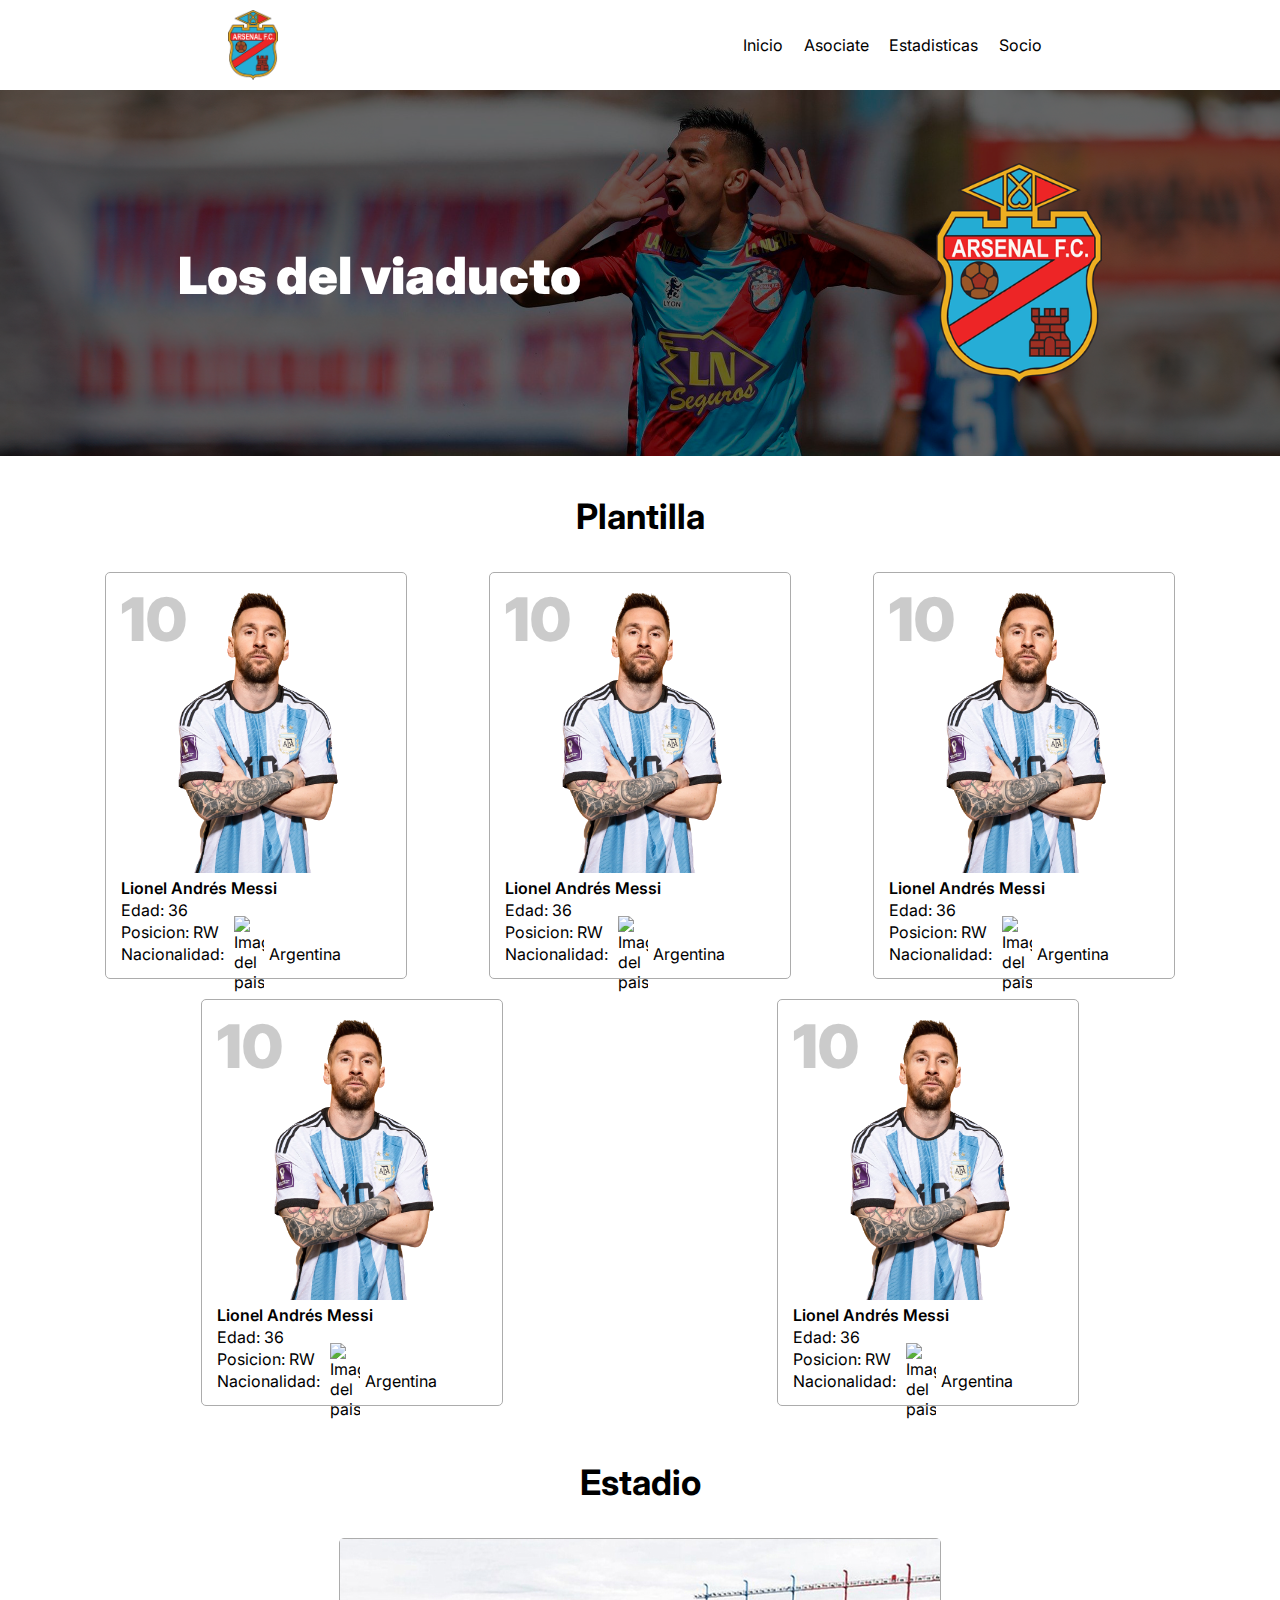
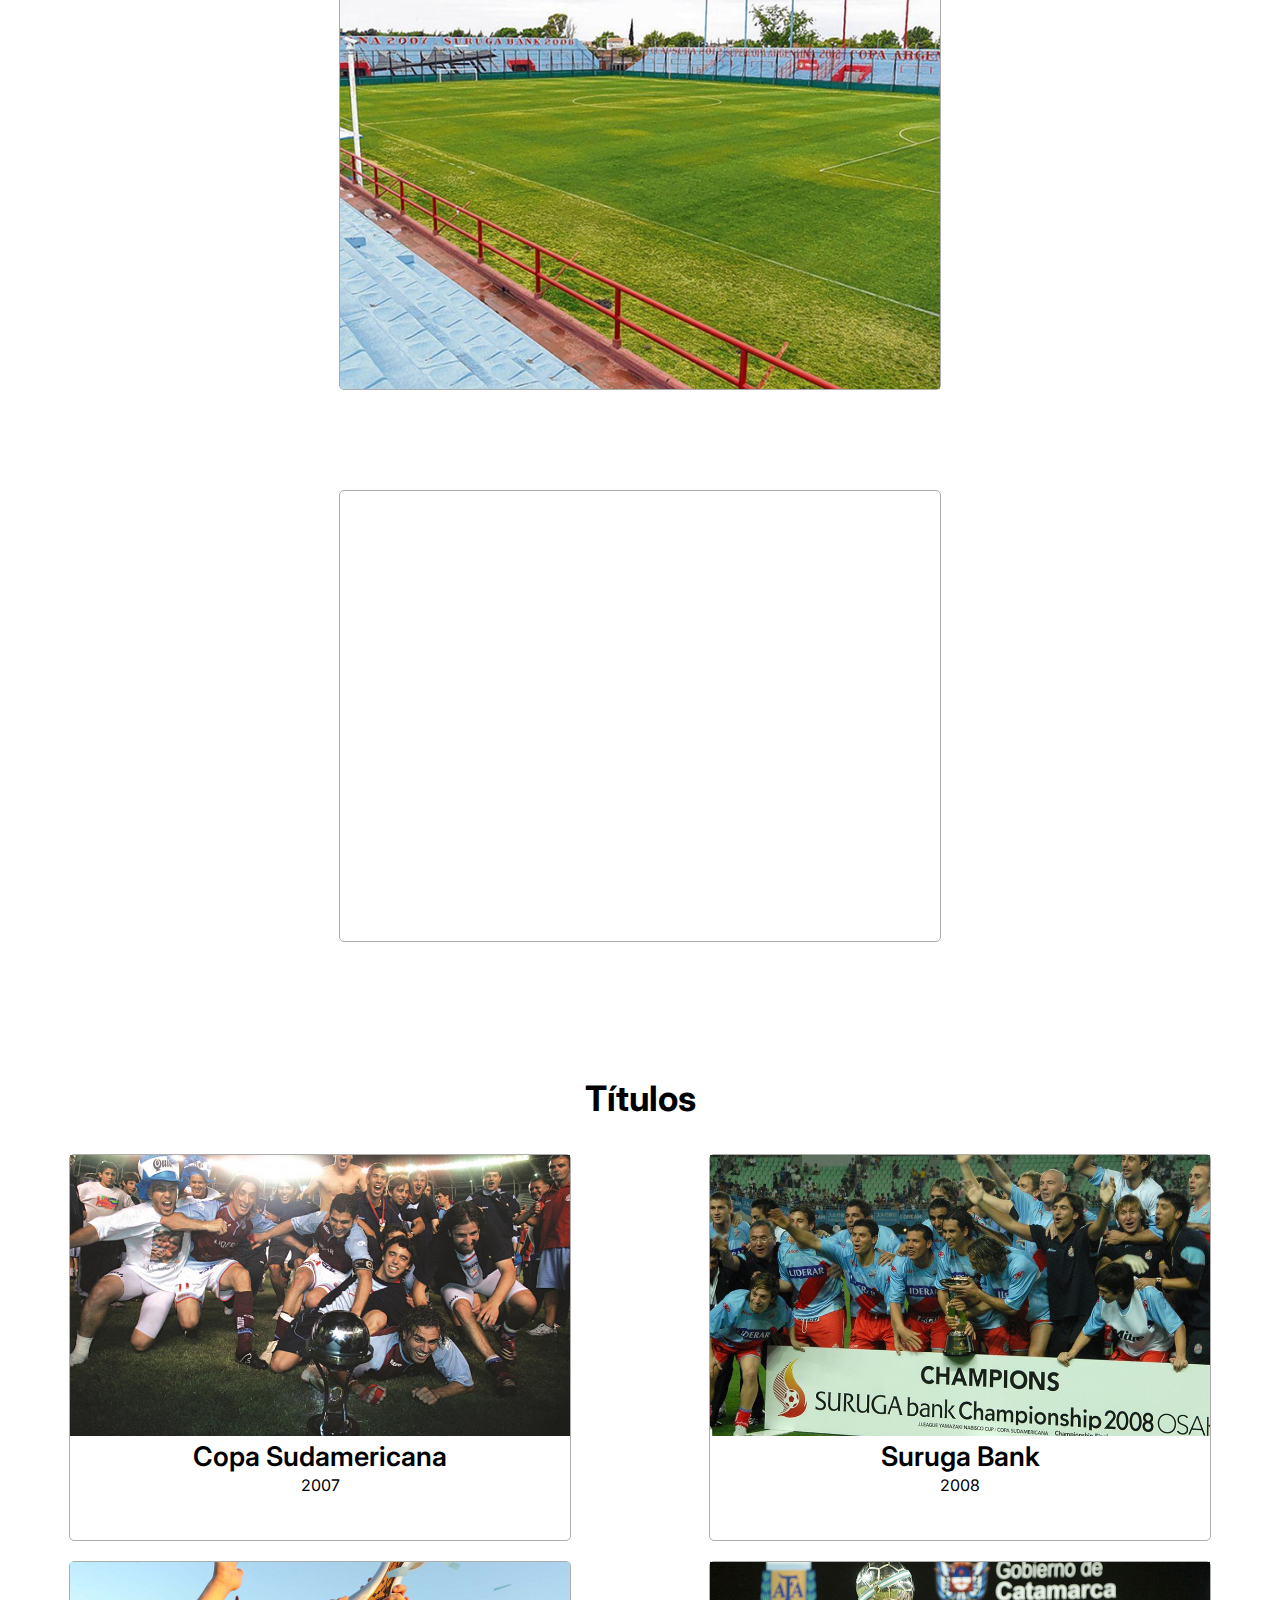
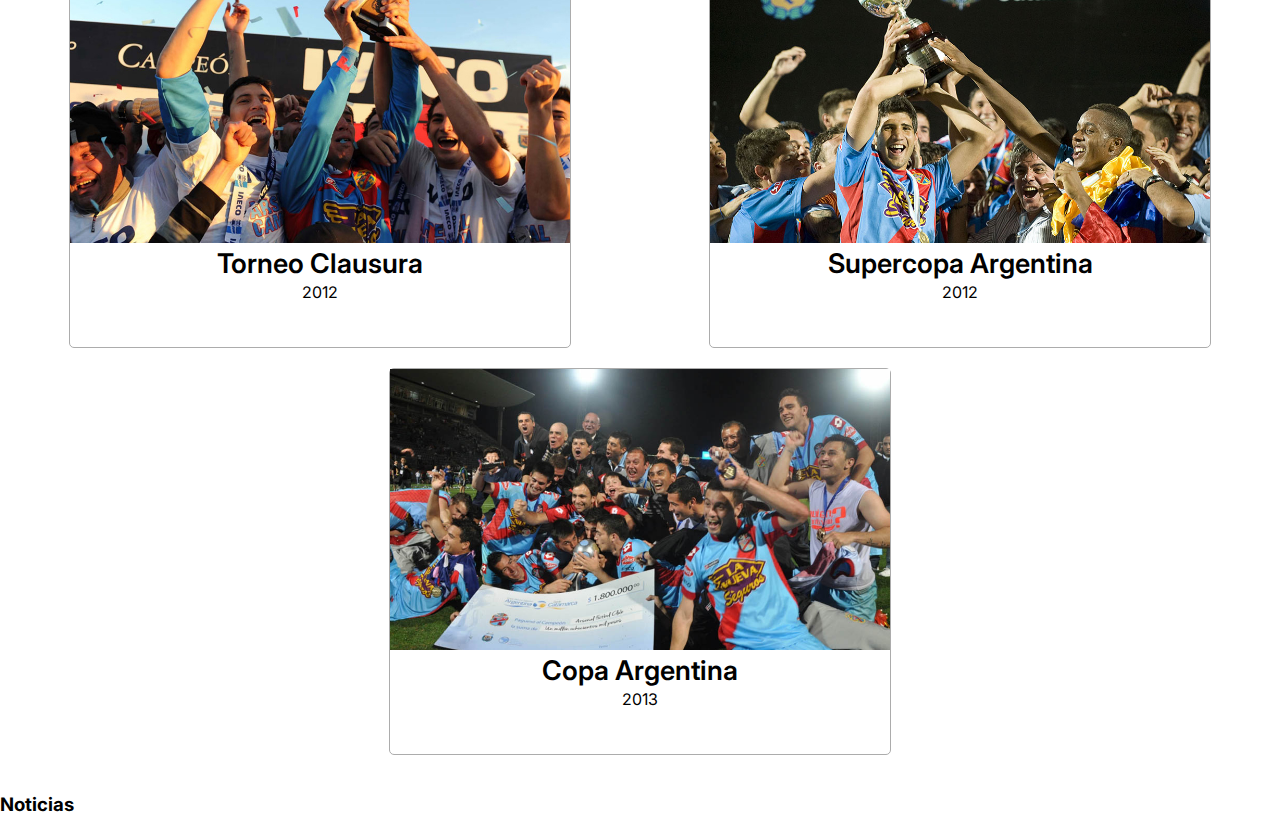
==== TPO/inicio/index.html @ 2780558b "Add files via upload" ====
<!DOCTYPE html>
<html lang="en">
<head>
    <meta charset="UTF-8">
    <meta name="viewport" content="width=device-width, initial-scale=1.0">
    <title>Arsenal de Sarandí</title>
    <link rel="stylesheet" href="style/styles.css">
    <link rel="stylesheet" href="style/responsive-design.css">
    <link rel="stylesheet" href="../shared-styles/navbar.css">
    <link rel="stylesheet" href="../shared-styles/footer.css">

    <link rel="icon" href="img/icon.png">
</head>
<body>

    <!-- Zona de barra de navegacion -->
    <header>
        <nav>
            <img src="img/logo.png" class="logo_mini" alt="Mini escudo">
            <div class="pagesRefContainer">
                <a href="index.html" class="pageRef">Inicio</a>
                <a href="contact.html" class="pageRef">Asociate</a>
                <a href="" class="pageRef">Estadisticas</a>
                <a href="" class="pageRef">Socio</a>
            </div>
        </nav>
    </header>
    
    <!-- Zona de Banner con lema y escudo -->
    <section class="bannerSection">
        <img src="./img/banner.png" class="banner" alt="Banner">
        <div class="bannerText">
            <h1 class="lemaText">Los del viaducto</h1>
            <img src="img/logo.png" class="logo" alt="Escudo">
        </div>
    </section>

    <!-- Zona de Plantilla con las cards de cada jugador -->
    <section class="squadSection">
        <h3 class="squadTitle">Plantilla</h3>
        <div class="playerCardDiv">
            <!-- Ejemplo de card de jugador -->
            <div class="playerCard">
                <div class="playerTop">
                    <h4 class="playerNumberBack">10</h4>
                    <img class="playerImage" src="./img/player.png" alt="Imagen de jugador">
                </div>
                <div class="playerBottom">
                    <p class="playerName">Lionel Andrés Messi</p>
                    <p class="playerAge">Edad: <span>36</span></p>
                    <p class="playerPosition">Posicion: <span>RW</span></p>
                    <div class="playerCountry">
                        Nacionalidad:
                        <div class="countryDiv">
                            <img class="miniCountry" src="https://www.worldometers.info/img/flags/ar-flag.gif" alt="Imagen del pais">
                            <p>Argentina</p>
                        </div>
                    </div>
                </div>
            </div>
            <div class="playerCard">
                <div class="playerTop">
                    <h4 class="playerNumberBack">10</h4>
                    <img class="playerImage" src="./img/player.png" alt="Imagen de jugador">
                </div>
                <div class="playerBottom">
                    <p class="playerName">Lionel Andrés Messi</p>
                    <p class="playerAge">Edad: <span>36</span></p>
                    <p class="playerPosition">Posicion: <span>RW</span></p>
                    <div class="playerCountry">
                        Nacionalidad:
                        <div class="countryDiv">
                            <img class="miniCountry" src="https://www.worldometers.info/img/flags/ar-flag.gif" alt="Imagen del pais">
                            <p>Argentina</p>
                        </div>
                    </div>
                </div>
            </div>
            <div class="playerCard">
                <div class="playerTop">
                    <h4 class="playerNumberBack">10</h4>
                    <img class="playerImage" src="./img/player.png" alt="Imagen de jugador">
                </div>
                <div class="playerBottom">
                    <p class="playerName">Lionel Andrés Messi</p>
                    <p class="playerAge">Edad: <span>36</span></p>
                    <p class="playerPosition">Posicion: <span>RW</span></p>
                    <div class="playerCountry">
                        Nacionalidad:
                        <div class="countryDiv">
                            <img class="miniCountry" src="https://www.worldometers.info/img/flags/ar-flag.gif" alt="Imagen del pais">
                            <p>Argentina</p>
                        </div>
                    </div>
                </div>
            </div>
            <div class="playerCard">
                <div class="playerTop">
                    <h4 class="playerNumberBack">10</h4>
                    <img class="playerImage" src="./img/player.png" alt="Imagen de jugador">
                </div>
                <div class="playerBottom">
                    <p class="playerName">Lionel Andrés Messi</p>
                    <p class="playerAge">Edad: <span>36</span></p>
                    <p class="playerPosition">Posicion: <span>RW</span></p>
                    <div class="playerCountry">
                        Nacionalidad:
                        <div class="countryDiv">
                            <img class="miniCountry" src="https://www.worldometers.info/img/flags/ar-flag.gif" alt="Imagen del pais">
                            <p>Argentina</p>
                        </div>
                    </div>
                </div>
            </div>
            <div class="playerCard">
                <div class="playerTop">
                    <h4 class="playerNumberBack">10</h4>
                    <img class="playerImage" src="./img/player.png" alt="Imagen de jugador">
                </div>
                <div class="playerBottom">
                    <p class="playerName">Lionel Andrés Messi</p>
                    <p class="playerAge">Edad: <span>36</span></p>
                    <p class="playerPosition">Posicion: <span>RW</span></p>
                    <div class="playerCountry">
                        Nacionalidad:
                        <div class="countryDiv">
                            <img class="miniCountry" src="https://www.worldometers.info/img/flags/ar-flag.gif" alt="Imagen del pais">
                            <p>Argentina</p>
                        </div>
                    </div>
                </div>
            </div>
        </div>
    </section>

    <!-- Zona del estadio con su imagen y texto -->
    <section class="stadiumSection">
        <h3 class="stadiumTitle">Estadio</h3>
        <div class="stadiumDiv">
            <div class="stadium">
                    <img class="stadiumImage" src="./img/stadium.jpg" alt="Imagen de jugador">
            </div>
            <div class="stadium">
                <iframe class="stadiumImage" src="https://www.google.com/maps/embed?pb=!1m18!1m12!1m3!1d44143.73333456883!2d-58.353369501717694!3d-34.67988359100506!2m3!1f0!2f0!3f0!3m2!1i1024!2i768!4f13.1!3m3!1m2!1s0x95a3331a54a154ed%3A0x64c54843946fa747!2sEstadio%20Julio%20Humberto%20Grondona!5e0!3m2!1ses-419!2sar!4v1694898797608!5m2!1ses-419!2sar" width="600" height="450" style="border:0;" allowfullscreen="" loading="lazy" referrerpolicy="no-referrer-when-downgrade"></iframe>
            </div>
        </div>
    </section>

    <!-- Zona de Títulos del equipo-->
    <section>
        <h3 class="trophyTittle">Títulos</h3>
        <div class="trophyDiv">
            <div class="trophy">
                <div class="trophyTop">
                    <img class="trophyImage" src="./img/trophy_0.jpg" alt="Imagen de la Sudamericana">
                </div>
                <div class="playerBottom">
                    <p class="trophyName">Copa Sudamericana</p>
                    <p class="trophyAge"> 2007</p>
                </div>
            </div>

            <div class="trophy">
                <div class="trophyTop">
                    <img class="trophyImage" src="./img/trophy_1.jpg" alt="Imagen de la Suruga Bank">
                </div>
                <div class="playerBottom">
                    <p class="trophyName">Suruga Bank</p>
                    <p class="trophyAge"> 2008</p>
                </div>
            </div>

            <div class="trophy">
                <div class="trophyTop">
                    <img class="trophyImage" src="./img/trophy_2.jpg" alt="Imagen del Torneo Clausura">
                </div>
                <div class="playerBottom">
                    <p class="trophyName">Torneo Clausura</p>
                    <p class="trophyAge"> 2012</p>
                </div>
            </div>

            <div class="trophy">
                <div class="trophyTop">
                    <img class="trophyImage" src="./img/trophy_3.jpg" alt="Imagen de la Supercopa Argentina">
                </div>
                <div class="playerBottom">
                    <p class="trophyName">Supercopa Argentina</p>
                    <p class="trophyAge"> 2012</p>
                </div>
            </div>

            <div class="trophy">
                <div class="trophyTop">
                    <img class="trophyImage" src="./img/trophy_4.jpg" alt="Imagen de la Copa Argentina">
                </div>
                <div class="playerBottom">
                    <p class="trophyName">Copa Argentina</p>
                    <p class="trophyAge"> 2013</p>
                </div>
            </div>
        </div>
    </section>

    <!-- Zona de Noticias del equipo con sus cards-->
        <section>
            <h3>Noticias</h3>
            <div>
                
            </div>
        </section>

    <!-- Zona de footer -->

    <footer>

    </footer>


    <script src="js/script.js"></script>
</body>
</html>
---- TPO/inicio/style/styles.css ----
@import url('https://fonts.googleapis.com/css2?family=Inter:wght@100;400;600;900&display=swap');

body {
    padding: 0;
    margin: 0;
    font-family: 'Inter', sans-serif;
}

a{
    text-decoration: none;
}

/* Presentacion section */

.bannerSection{
    position: relative;
    width: 100%;
}

.banner{
    filter: brightness(0.4);
    height: auto;
    width: 100%;
}

.logo{
    width: 13vw;
}

.bannerText{
    position: absolute;
    width: 100%;
    height: 100%;
    top: 0;
    display: flex;
    justify-content: space-around;
    align-items: center;
}

.lemaText{
    color: white;
    font-weight: 900;
    font-size: 4vw;
}

/* Plantilla section */

.squadSection{
    width: 90%;
    margin: auto;
}

.squadTitle{
    text-align: center;
    font-size: 35px;
}

.playerCardDiv{
    display: flex;
    justify-content: space-around;
    flex-wrap: wrap;
}

.playerCard{
    border: 1px solid rgb(172, 172, 172);
    border-radius: 5px;
    height: auto;
    width: 300px;
    margin-bottom: 20px;
}

.playerTop{
    position: relative;
    height: 300px;
    display: flex;
    justify-content: flex-start;   
}

.playerNumberBack{
    font-size: 60px;
    opacity: 0.2;
    top: 10px;
    left: 15px;
    margin: 0px;
    font-weight: 900;
    position: absolute;
}

.playerImage{
    position: absolute;
    width: 300px;
    top: 0px;
}

.playerBottom{
    width: 90%;
    margin: auto;
    height: 100px;
}

.playerName{
    font-weight: 600;
    margin-top: 5px;
    margin-bottom: 2px;
}

.playerAge{
    margin: 0px;
    margin-bottom: 2px;
}

.playerPosition{
    margin: 0px;
}

.miniCountry{
    width: 30px;
    margin-right: 5px;
}

.countryDiv{
    display: flex;
    align-items: center;
    margin-left: 10px;
    height: 35px;
}

.playerCountry{
    display: flex;
    align-items: center;
    height: 25px;
}

/* Estadio section */
.stadiumSection{
    width: 90%;
    margin: auto;
}

.stadiumTitle{
    text-align: center;
    font-size: 35px;
}

.stadiumDiv{
    flex-basis: 50%;
    display: flex;
    justify-content: space-around;
    flex-wrap: wrap;

    min-width: 300px;
}

.stadium{
    border: 1px solid rgb(172, 172, 172);
    border-radius: 5px;
    width: 600px;
    height: 450px;

    min-width: 300px;
    position: relative;
    display: flex;
    justify-content: flex-start;   

    margin-bottom: 100px;
}

.stadiumImage{
    max-width: 100%;
    height: auto;
}


.trophyDiv{
    display: flex;
    justify-content: space-around;
    flex-wrap: wrap;
}

.trophy{
    border: 1px solid rgb(172, 172, 172);
    border-radius: 5px;
    height: auto;
    width: 500px;
    margin-bottom: 20px;
}

.trophyImage{
    position: absolute;
    width: 500px;
    top: 0px;

    max-width: 100%;
    height: auto;
}

.trophyBottom{
    width: 90%;
    margin: auto;
    height: 100px;
}

.trophyName{
    font-weight: 600;
    font-size: 27px;
    margin-top: 5px;
    margin-bottom: 2px;
    text-align: center;
}

.trophyAge{
    margin: 0px;
    text-align: center;
}

.trophyTop{
    position: relative;
    height: 280px;
    display: flex;
    justify-content: flex-start;   
}
.trophyTittle{
    text-align: center;
    font-size: 35px;
}
---- TPO/shared-styles/navbar.css ----
/* Navbar */

nav{
    display: flex;
    justify-content: space-around;
    align-items: center;
    height: 90px;
}

.logo_mini{
    width: 50px;
    height: 70px;
}

.pagesRefContainer{
    width: 20rem;
    display: flex;
    justify-content: space-around;
    align-items: center;
}

.pageRef{
    color: black;
    position: relative;
    text-decoration: none;
}

.pageRef::before {
    content: "";
    position: absolute;
    width: 0;
    height: 2px;
    background-color: black;
    bottom: -3px;
    left: 0;
    transition: width 0.3s ease;
}

.pageRef:hover::before {
    width: 100%;
}
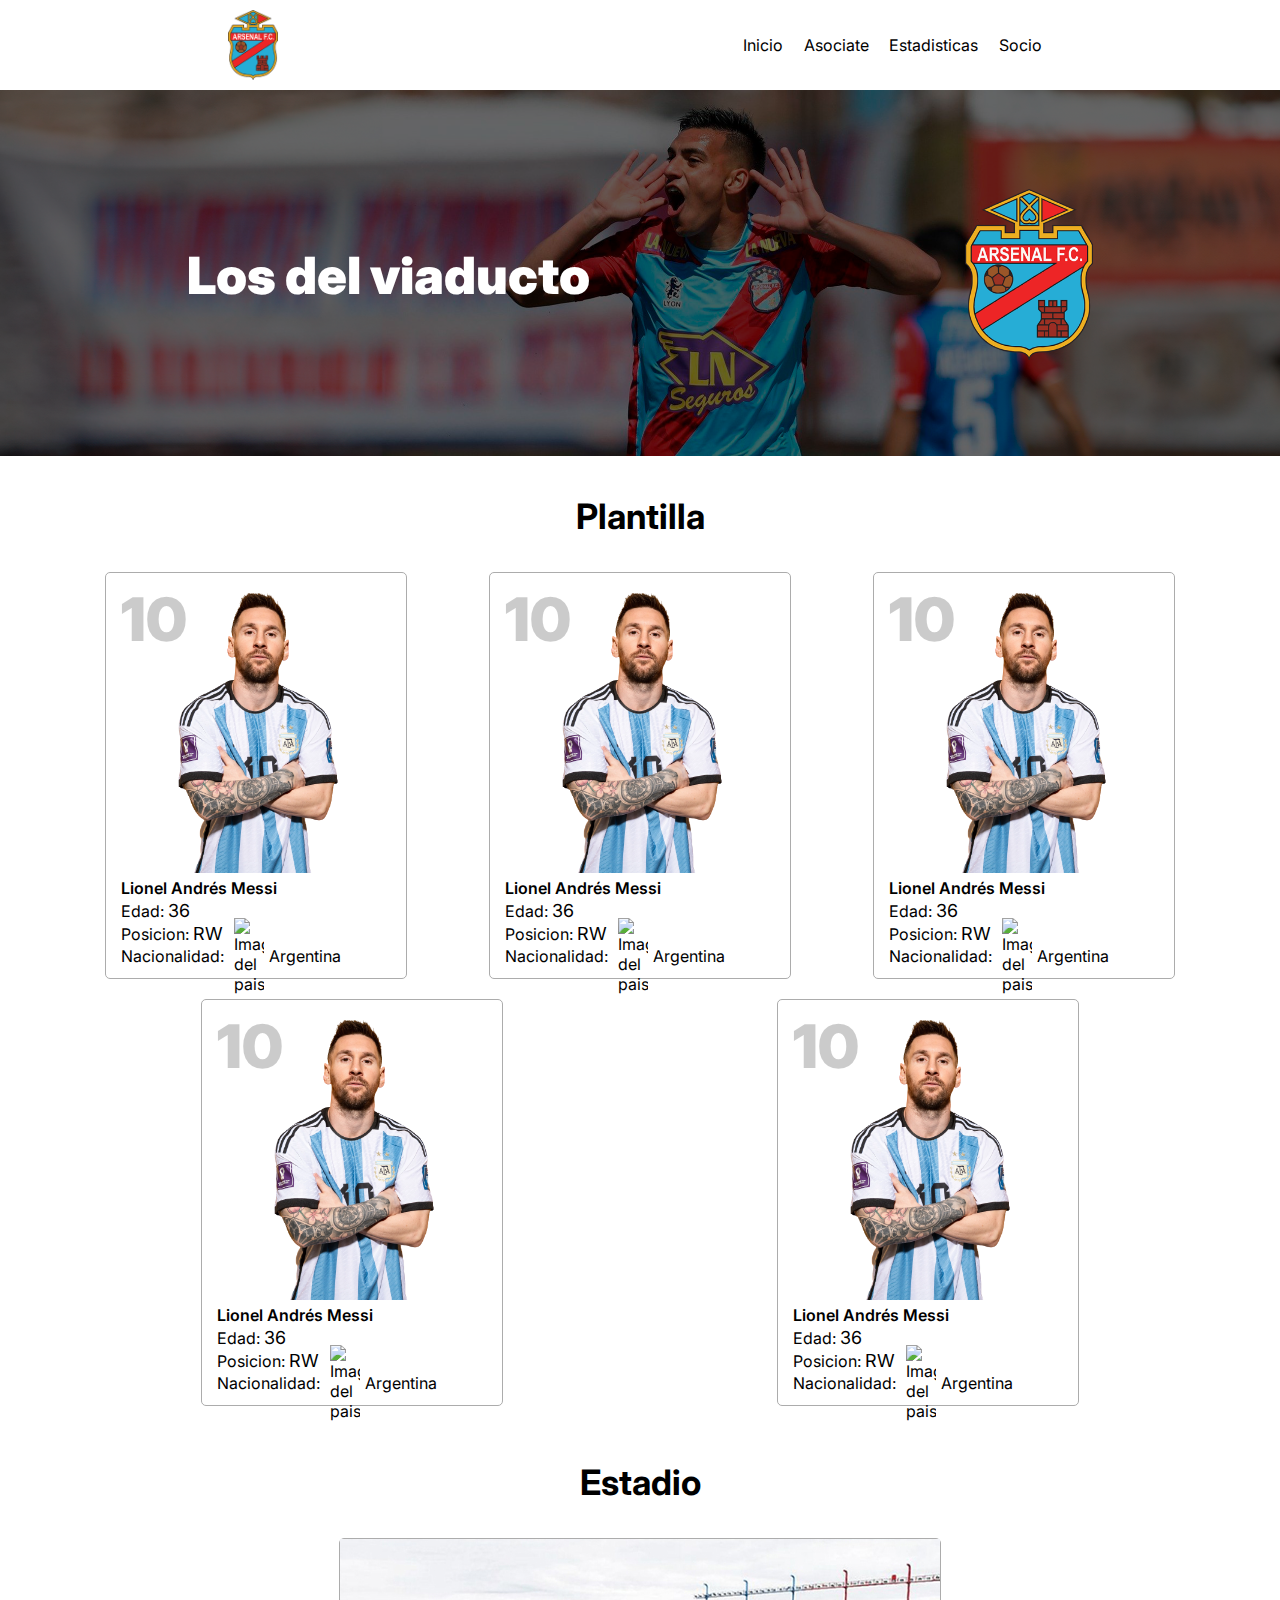
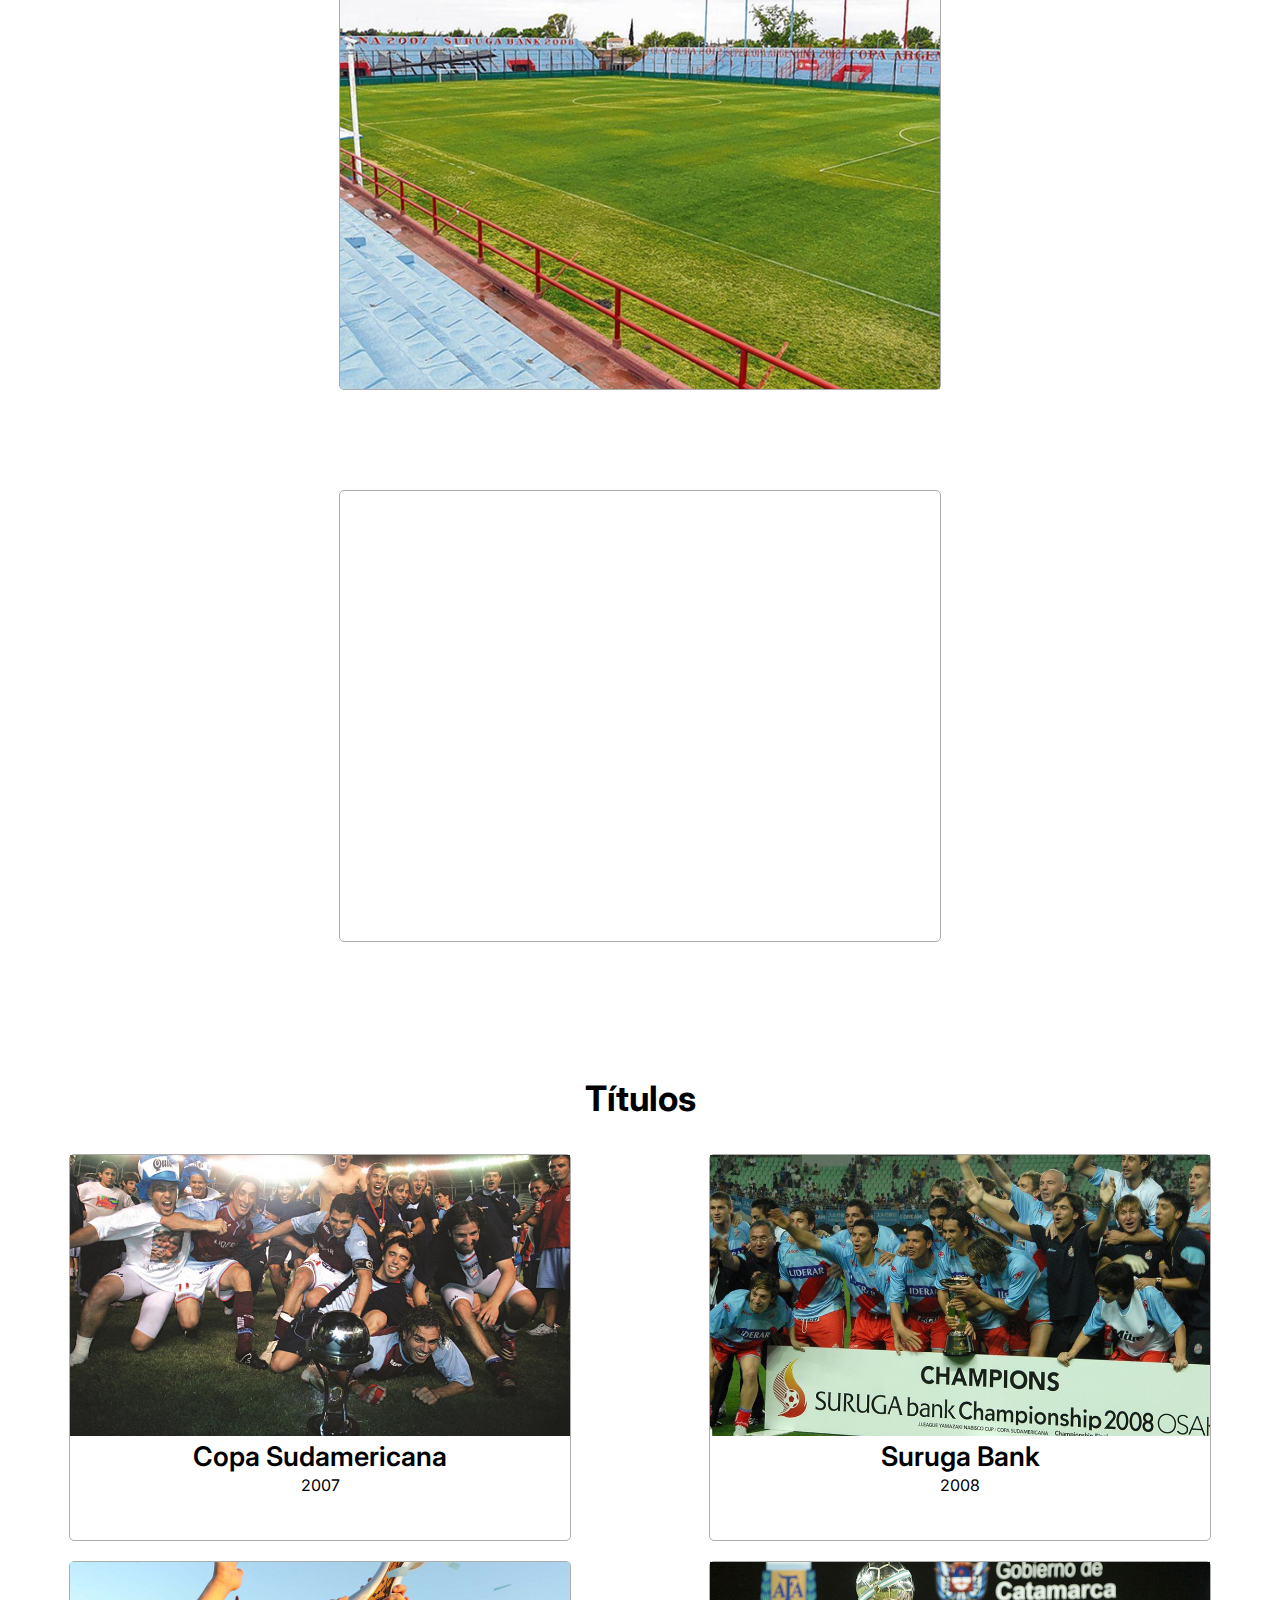
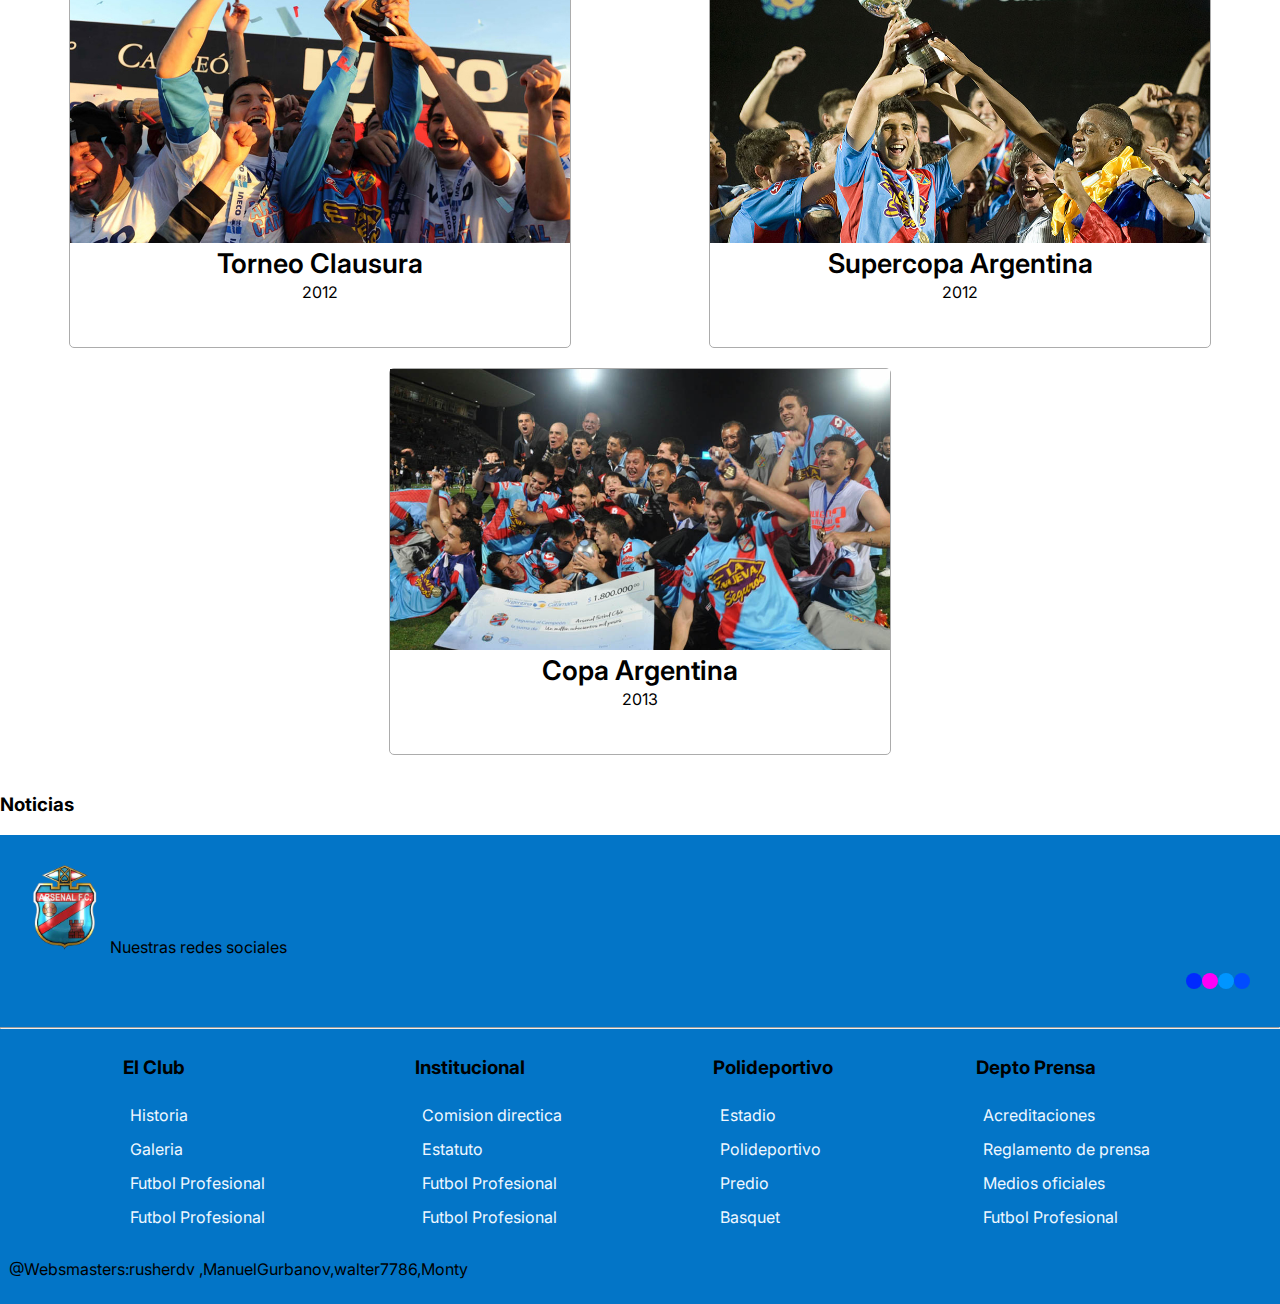
==== commit 56f2beef: "seguimos" ====
--- a/TPO/inicio/index.html
+++ b/TPO/inicio/index.html
@@ -8,7 +8,7 @@
     <link rel="stylesheet" href="style/responsive-design.css">
     <link rel="stylesheet" href="../shared-styles/navbar.css">
     <link rel="stylesheet" href="../shared-styles/footer.css">
-
+    <link rel="stylesheet" href="https://cdnjs.cloudflare.com/ajax/libs/font-awesome/6.4.2/css/all.min.css" integrity="sha512-z3gLpd7yknf1YoNbCzqRKc4qyor8gaKU1qmn+CShxbuBusANI9QpRohGBreCFkKxLhei6S9CQXFEbbKuqLg0DA==" crossorigin="anonymous" referrerpolicy="no-referrer" />
     <link rel="icon" href="img/icon.png">
 </head>
 <body>
@@ -212,7 +212,57 @@
 
     <!-- Zona de footer -->
 
-    <footer>
+    <footer class="pie">
+        <div class="header">
+            <div class="disposicion">
+               <img src="img/logo2x.png" class="logo2x" alt=""> 
+               <p>Nuestras redes sociales</p>
+            </div>
+            <div class="redes">
+            <span class="fb"><i class="fa-brands fa-facebook"></i></span>
+            <span class="in"><i class="fa-brands fa-instagram"></i></span>
+            <span class="tw"><i class="fa-brands fa-twitter"></i></span>
+            <span class="li"><i class="fa-brands fa-linkedin"></i></span>
+            </div>
+            
+        </div>
+        <hr>
+        <div class="section">
+           
+             <div>
+              <h3>El Club</h3>  
+              <a href="#">Historia</a>
+              <a href="#">Galeria</a>
+              <a href="#">Futbol Profesional</a>
+              <a href="#">Futbol Profesional</a>
+            </div>
+            <div>
+                <h3>Institucional</h3>  
+                <a href="#">Comision directica</a>
+                <a href="#">Estatuto</a>
+                <a href="#">Futbol Profesional</a>
+                <a href="#">Futbol Profesional</a>
+              </div>
+              <div>
+                <h3>Polideportivo</h3>  
+                <a href="#">Estadio</a>
+                <a href="#">Polideportivo</a>
+                <a href="#">Predio</a>
+                <a href="#">Basquet</a>
+              </div>
+              <div>
+                <h3>Depto Prensa</h3>  
+                <a href="#">Acreditaciones</a>
+                <a href="#">Reglamento de prensa</a>
+                <a href="#">Medios oficiales</a>
+                <a href="#">Futbol Profesional</a>
+              </div>
+              
+        </div>
+
+    <div class="devs">
+                <p>@Websmasters:rusherdv ,ManuelGurbanov,walter7786,Monty</p>
+     </div>
 
     </footer>
 
--- a/TPO/inicio/style/styles.css
+++ b/TPO/inicio/style/styles.css
@@ -13,7 +13,7 @@
 /* Presentacion section */
 
 .bannerSection{
-    position: relative;
+    position:relative;
     width: 100%;
 }
 
@@ -24,7 +24,7 @@
 }
 
 .logo{
-    width: 13vw;
+    width: 10vw;
 }
 
 .bannerText{
--- a/TPO/shared-styles/footer.css
+++ b/TPO/shared-styles/footer.css
@@ -0,0 +1,75 @@
+/* footer */
+
+.pie {
+    background-color: rgb(3, 117, 199);
+
+}
+
+.header {
+
+    padding: 30px;
+    
+    
+}
+
+.disposicion {
+    display:flex;
+    justify-content:left;
+    align-items:baseline;
+    gap: 10px;
+}
+
+.redes {
+    display:flex;
+    justify-content:end;
+}
+
+.logo2x {
+    justify-content:first baseline;
+    width: 70px;
+}
+span {
+    font-size:large;
+
+}
+.fb {
+    background-color: rgb(0, 42, 255);
+    padding: 8px ;
+    border-radius: 50px;
+    color: aliceblue;
+    
+}
+.in {
+    background-color: rgb(255, 0, 247);
+    padding: 8px ;
+    border-radius: 50px ;
+    color: aliceblue;
+}
+.tw {
+    background-color: rgb(0, 149, 255);
+    padding: 8px ;
+    border-radius: 50px;
+    color: aliceblue;
+}
+.li {
+    background-color: rgb(0, 76, 255);
+    padding: 8px ;
+    border-radius: 50px;
+    color: aliceblue;
+}
+.section {
+    display:flex;
+    justify-content:space-evenly;
+    gap: 20px;
+}
+.section div {
+    display: flex;
+    flex-direction: column;
+}
+a {
+    color: aliceblue;
+    padding: 7px;
+}
+.devs {
+    padding: 9px;
+}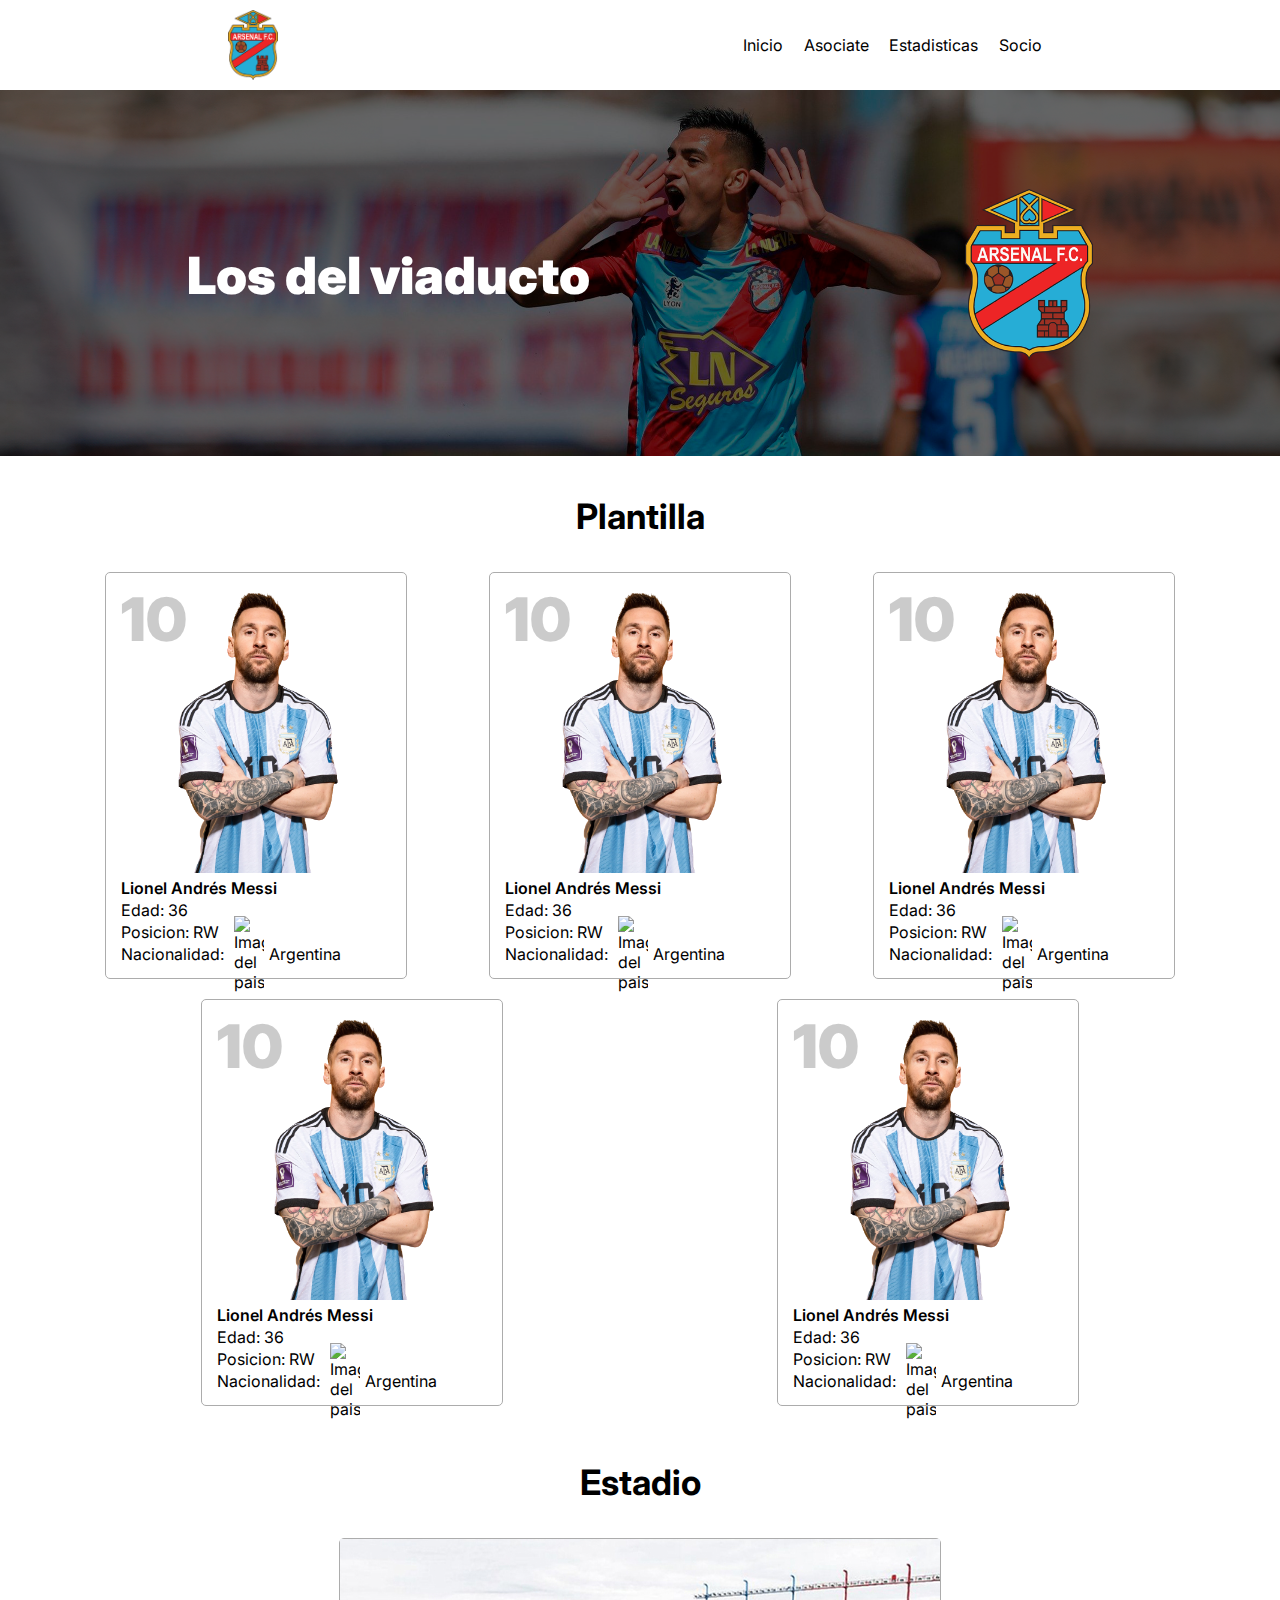
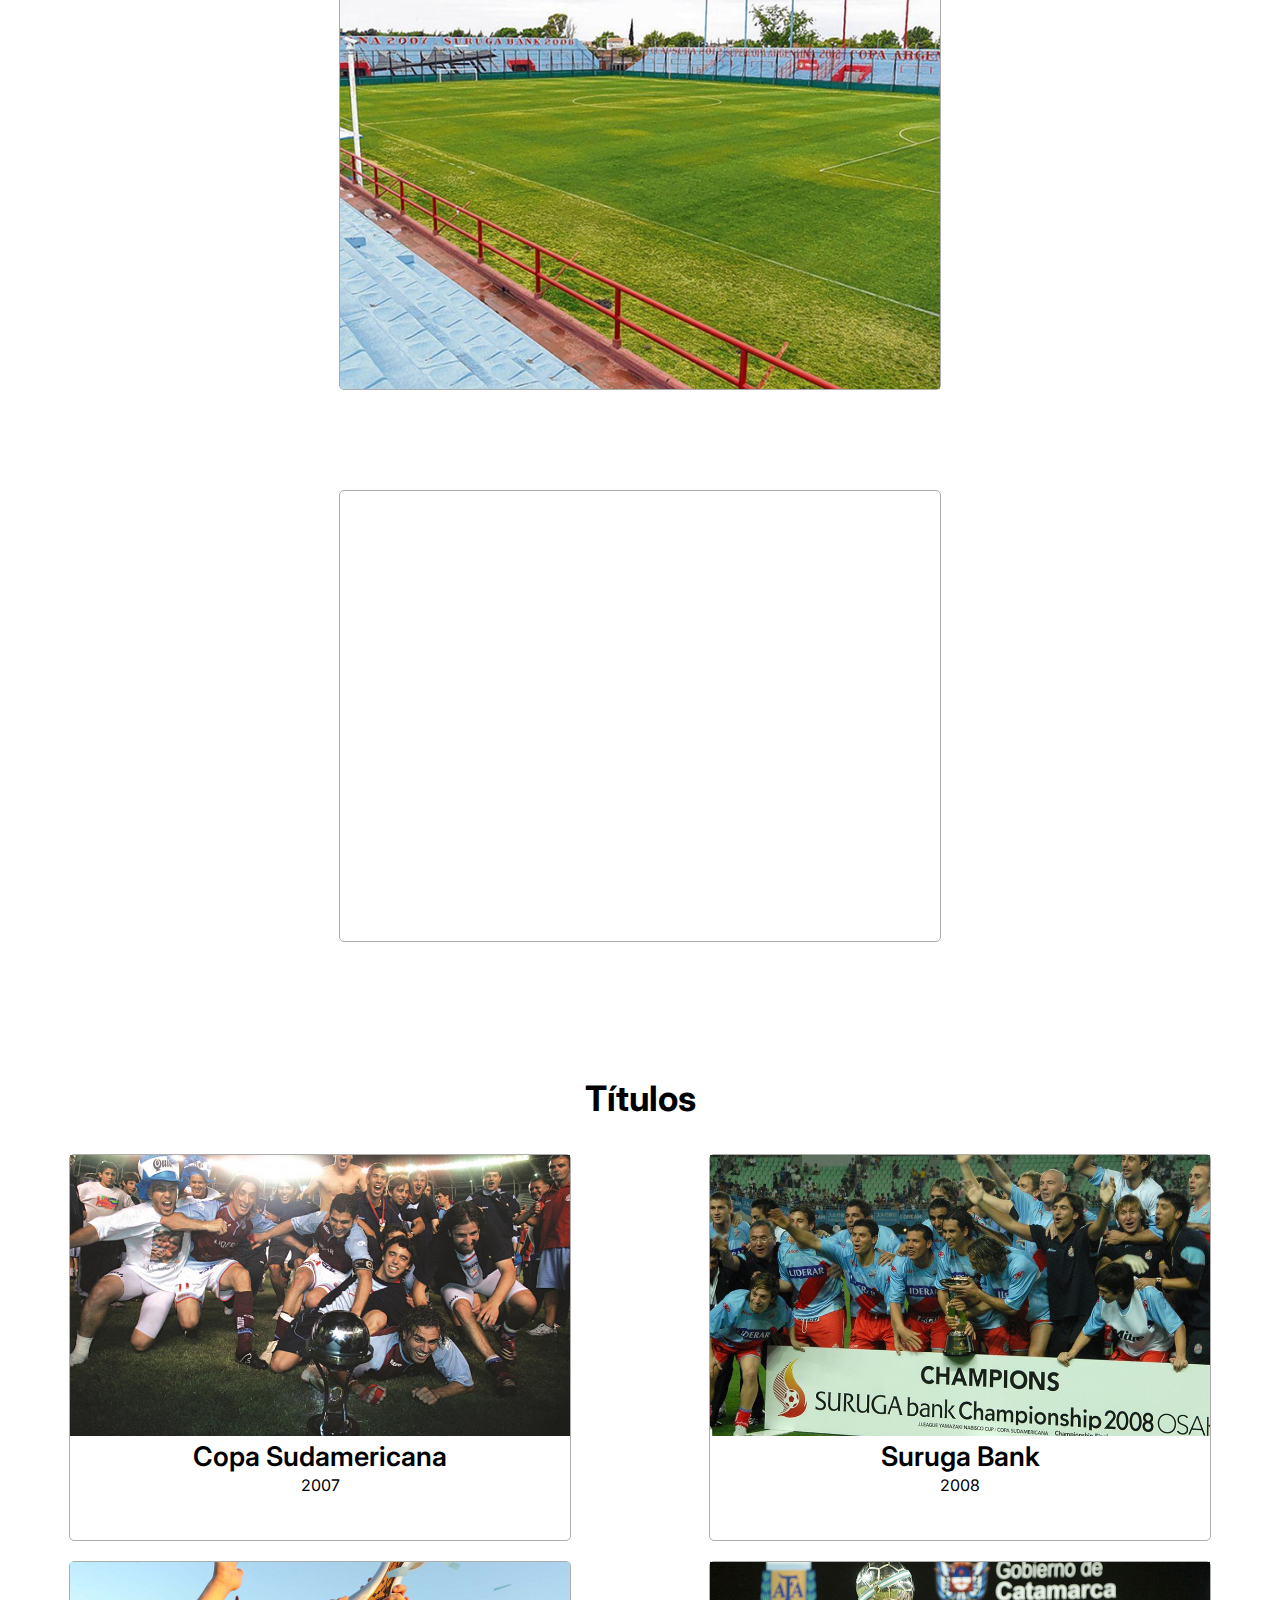
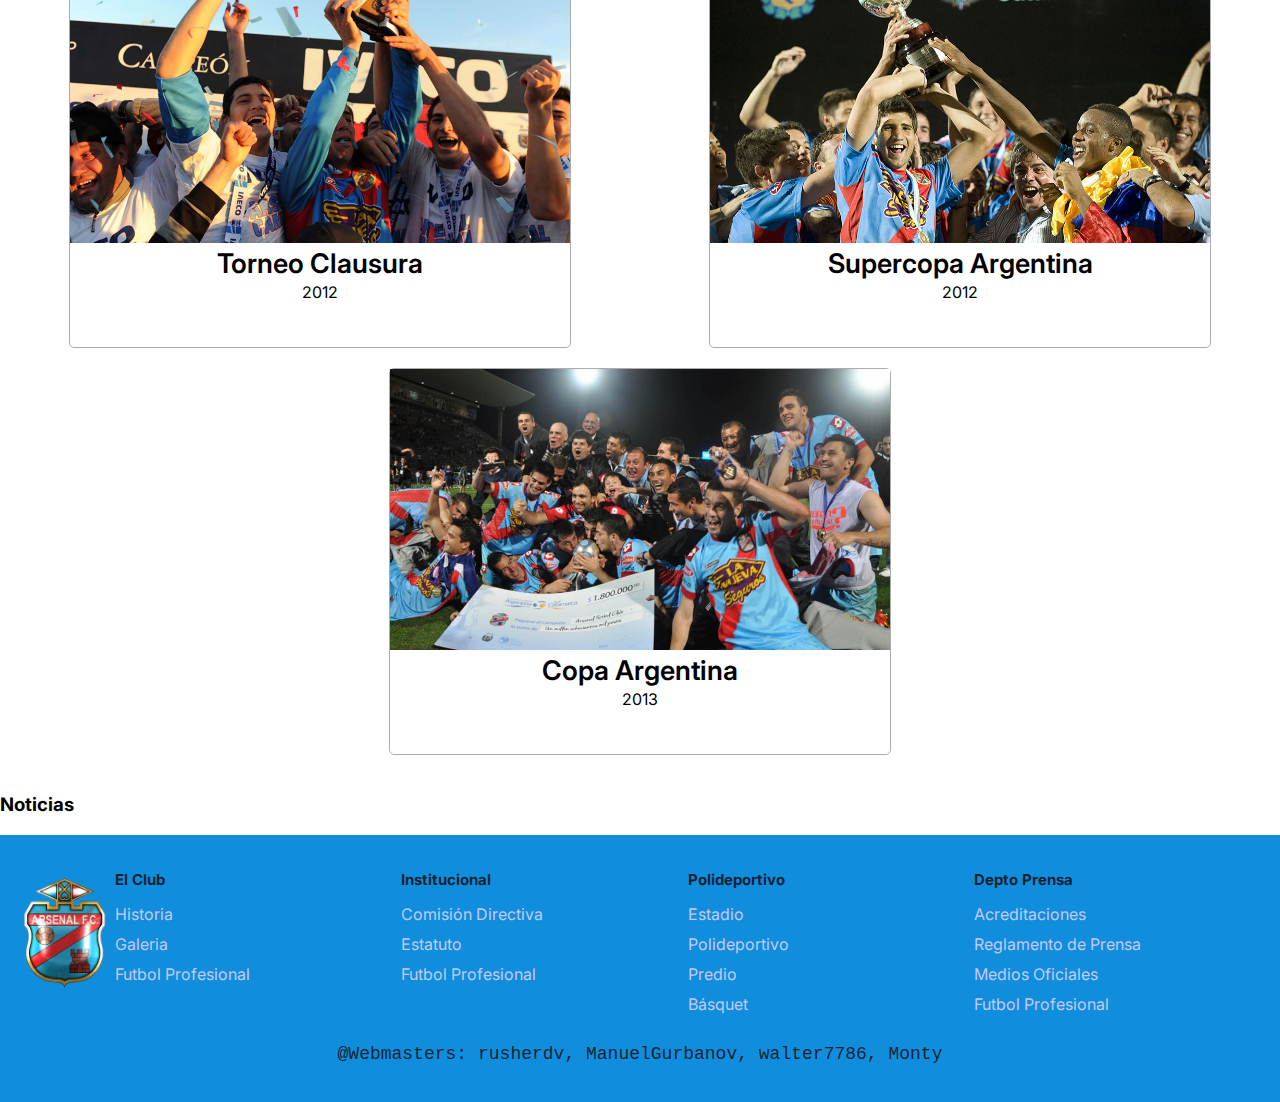
==== commit 8031debb: "21 de Sept" ====
--- a/TPO/inicio/index.html
+++ b/TPO/inicio/index.html
@@ -211,60 +211,52 @@
         </section>
 
     <!-- Zona de footer -->
-
-    <footer class="pie">
-        <div class="header">
-            <div class="disposicion">
-               <img src="img/logo2x.png" class="logo2x" alt=""> 
-               <p>Nuestras redes sociales</p>
-            </div>
-            <div class="redes">
-            <span class="fb"><i class="fa-brands fa-facebook"></i></span>
-            <span class="in"><i class="fa-brands fa-instagram"></i></span>
-            <span class="tw"><i class="fa-brands fa-twitter"></i></span>
-            <span class="li"><i class="fa-brands fa-linkedin"></i></span>
-            </div>
-            
-        </div>
-        <hr>
-        <div class="section">
-           
-             <div>
-              <h3>El Club</h3>  
+    <footer>
+        <div class="footer-container">
+            <div class="logo-section">
+              <img src="img/logo2x.png" class="minilogo2x" alt="Logo">
+              <div class="social-icons">
+                <span class="social-icon fb"><i class="fa-brands fa-facebook"></i></span>
+                <span class="social-icon in"><i class="fa-brands fa-instagram"></i></span>
+                <span class="social-icon tw"><i class="fa-brands fa-twitter"></i></span>
+                <span class="social-icon li"><i class="fa-brands fa-linkedin"></i></span>
+              </div>
+            </div>
+         
+          <div class="navigation-section">
+            <div class="footer-column">
+              <h3>El Club</h3>
               <a href="#">Historia</a>
               <a href="#">Galeria</a>
               <a href="#">Futbol Profesional</a>
+            </div>
+            <div class="footer-column">
+              <h3>Institucional</h3>
+              <a href="#">Comisión Directiva</a>
+              <a href="#">Estatuto</a>
               <a href="#">Futbol Profesional</a>
             </div>
-            <div>
-                <h3>Institucional</h3>  
-                <a href="#">Comision directica</a>
-                <a href="#">Estatuto</a>
-                <a href="#">Futbol Profesional</a>
-                <a href="#">Futbol Profesional</a>
-              </div>
-              <div>
-                <h3>Polideportivo</h3>  
-                <a href="#">Estadio</a>
-                <a href="#">Polideportivo</a>
-                <a href="#">Predio</a>
-                <a href="#">Basquet</a>
-              </div>
-              <div>
-                <h3>Depto Prensa</h3>  
-                <a href="#">Acreditaciones</a>
-                <a href="#">Reglamento de prensa</a>
-                <a href="#">Medios oficiales</a>
-                <a href="#">Futbol Profesional</a>
-              </div>
-              
-        </div>
-
-    <div class="devs">
-                <p>@Websmasters:rusherdv ,ManuelGurbanov,walter7786,Monty</p>
-     </div>
-
-    </footer>
+            <div class="footer-column">
+              <h3>Polideportivo</h3>
+              <a href="#">Estadio</a>
+              <a href="#">Polideportivo</a>
+              <a href="#">Predio</a>
+              <a href="#">Básquet</a>
+            </div>
+            <div class="footer-column">
+              <h3>Depto Prensa</h3>
+              <a href="#">Acreditaciones</a>
+              <a href="#">Reglamento de Prensa</a>
+              <a href="#">Medios Oficiales</a>
+              <a href="#">Futbol Profesional</a>
+            </div>
+          </div>
+        </div>
+      
+        <div class="developers-section">
+          <p>@Webmasters: rusherdv, ManuelGurbanov, walter7786, Monty</p>
+        </div>
+      </footer>
 
 
     <script src="js/script.js"></script>
--- a/TPO/shared-styles/footer.css
+++ b/TPO/shared-styles/footer.css
@@ -1,75 +1,95 @@
-/* footer */
-
-.pie {
-    background-color: rgb(3, 117, 199);
-
-}
-
-.header {
-
-    padding: 30px;
-    
-    
-}
-
-.disposicion {
-    display:flex;
-    justify-content:left;
-    align-items:baseline;
-    gap: 10px;
-}
-
-.redes {
-    display:flex;
-    justify-content:end;
-}
-
-.logo2x {
-    justify-content:first baseline;
-    width: 70px;
-}
-span {
-    font-size:large;
-
-}
-.fb {
-    background-color: rgb(0, 42, 255);
-    padding: 8px ;
-    border-radius: 50px;
-    color: aliceblue;
-    
-}
-.in {
-    background-color: rgb(255, 0, 247);
-    padding: 8px ;
-    border-radius: 50px ;
-    color: aliceblue;
-}
-.tw {
-    background-color: rgb(0, 149, 255);
-    padding: 8px ;
-    border-radius: 50px;
-    color: aliceblue;
-}
-.li {
-    background-color: rgb(0, 76, 255);
-    padding: 8px ;
-    border-radius: 50px;
-    color: aliceblue;
-}
-.section {
-    display:flex;
-    justify-content:space-evenly;
-    gap: 20px;
-}
-.section div {
+/* Zona */
+footer {
+    background-color: #108ddb; 
+    color: hsla(0, 70%, 4%, 0.794); 
+    padding: 20px 0;
+  }
+  
+  /* Container */
+  .footer-container {
     display: flex;
-    flex-direction: column;
-}
-a {
-    color: aliceblue;
-    padding: 7px;
-}
-.devs {
-    padding: 9px;
-}+    justify-content: space-between;
+    align-items: center;
+    flex-wrap: wrap;
+    max-width: 1500px; /* Ancho max del contenedor */
+    margin: 0 auto; /* Centra el contenido horizontalmente */
+    padding: 0 20px;
+  }
+  
+  /* logotipo y los íconos */
+  .logo-section {
+    display:flow-root;
+    align-items:self-start;
+    margin-bottom: 5px; /* espacio entre la sección del logotipo y la navegación */
+  }
+  
+  .minilogo2x {
+    width: 90px; 
+    height: auto;
+  }
+  /*  icono de Face */
+.social-icon.fb {
+    color: hsl(232, 100%, 52%); 
+  }
+  
+  /*  icono de inst*/
+  .social-icon.in {
+    color: #a418a6; 
+  }
+  
+  /*  icono de X */
+  .social-icon.tw {
+    color: #07c8e6; 
+  }
+  
+  /*  linke */
+  .social-icon.li {
+    color: rgba(3, 63, 244, 0.995); 
+  }
+  
+  .social-icons {
+    margin-left: -5px; /* Espacio entre el logo y los íconos */
+    font-size: 25px; /* Tamaño de los íconos*/
+    margin-right: 100px; /* Espacio entre los íconos */
+  }
+  
+  /*  navegación */
+  .navigation-section {
+    display: flex;
+    justify-content: space-between;
+    flex: 55; /* Distribuye el espacio disponible entre las columnas */
+  }
+  
+  .footer-column {
+    flex: 1; /* Distribuye el espacio  */
+    margin-right: 20px; /* Espacio entre las columnas */
+  }
+  
+  .footer-column h3 {
+    font-size: 15px; /* Tamaño de los títulos */
+  }
+  
+  .footer-column a {
+    text-decoration: none; /* Quitar subrayado de enlaces */
+    color: #c3cafb;
+    display: block; /* que los enlaces ocupen todo el ancho disponible */
+    margin-bottom: 10px; /* espacio entre los enlaces */
+  }
+  .footer-column a:hover {
+    text-decoration: underline; /*subrayado al pasar el mouse por encima */
+  }
+  
+  /* devs */
+  .developers-section {
+    text-align: center;
+    margin-top: 20px; /* espacio entre la navegación y los websmast */
+  }
+  
+  /* devs */
+  .developers-section p {
+    font-size: 18px; 
+    font-family:'Courier New', Courier, monospace;
+  }
+  
+  
+  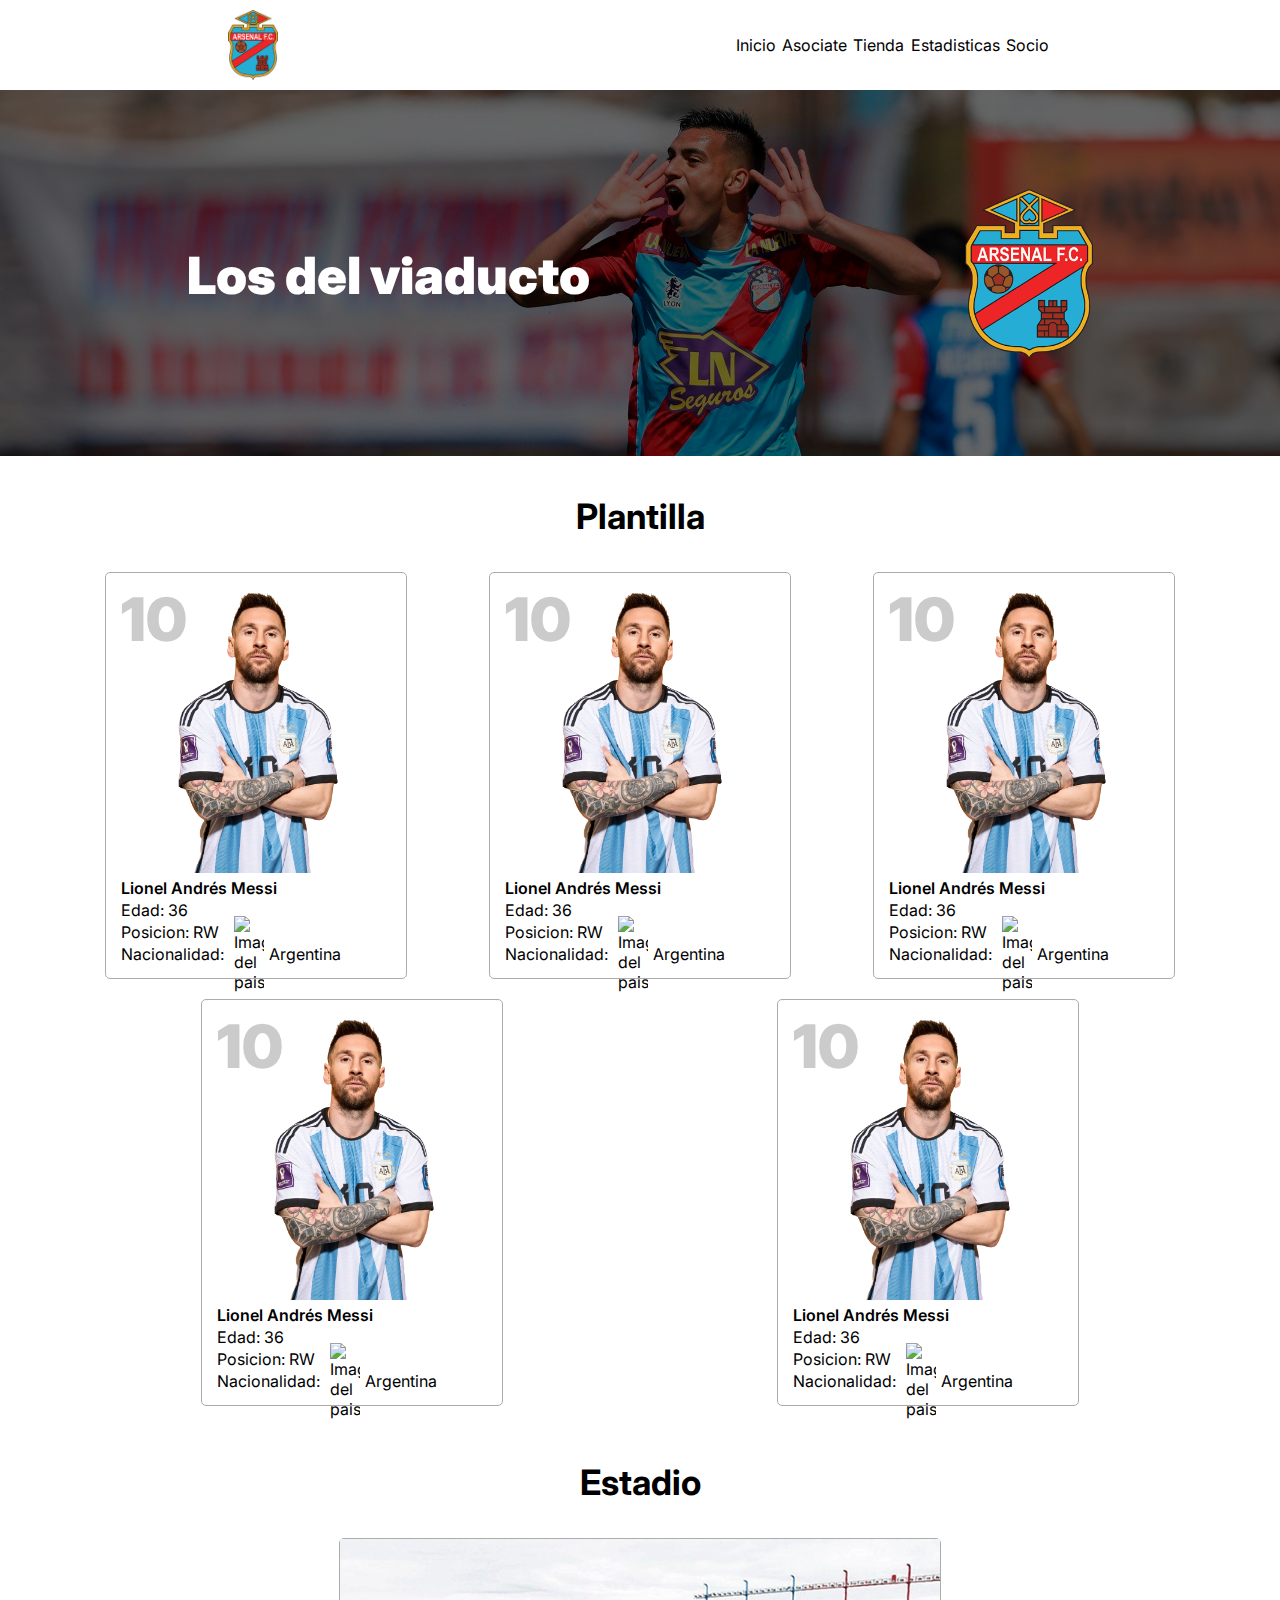
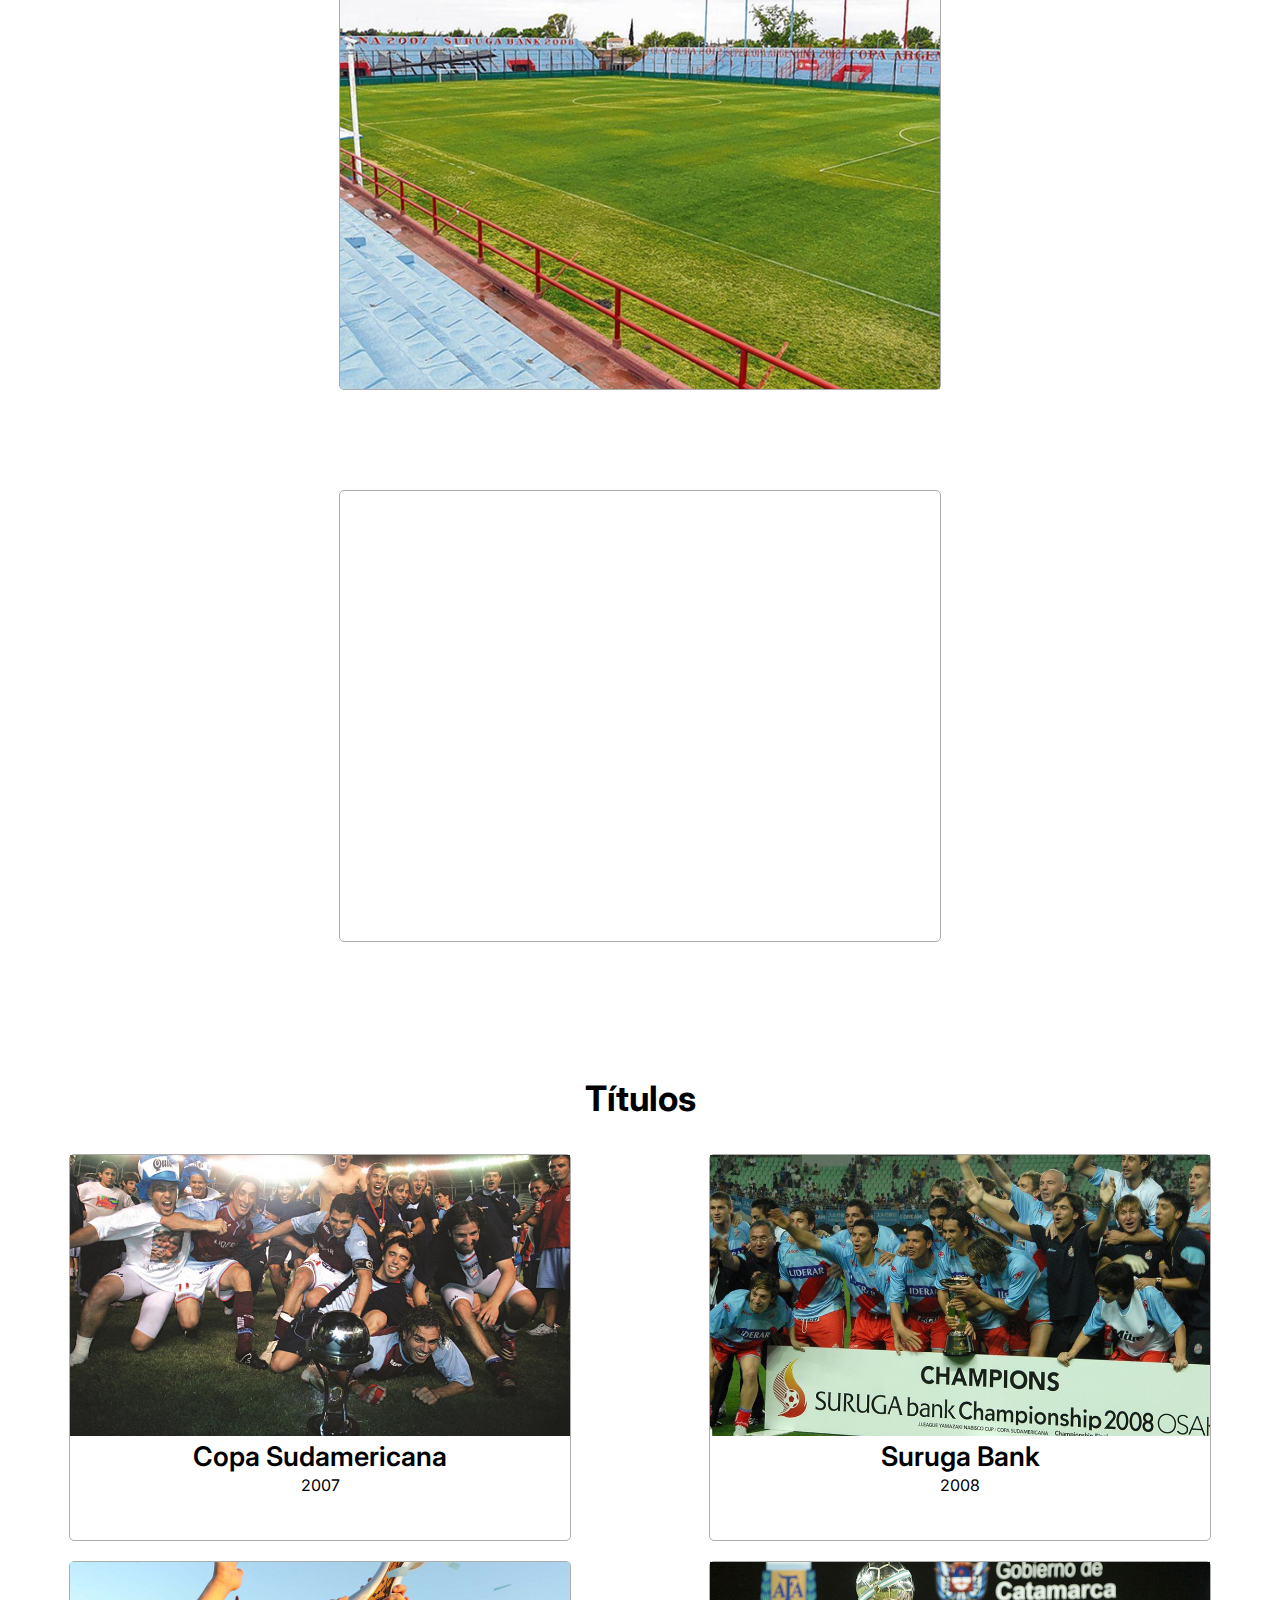
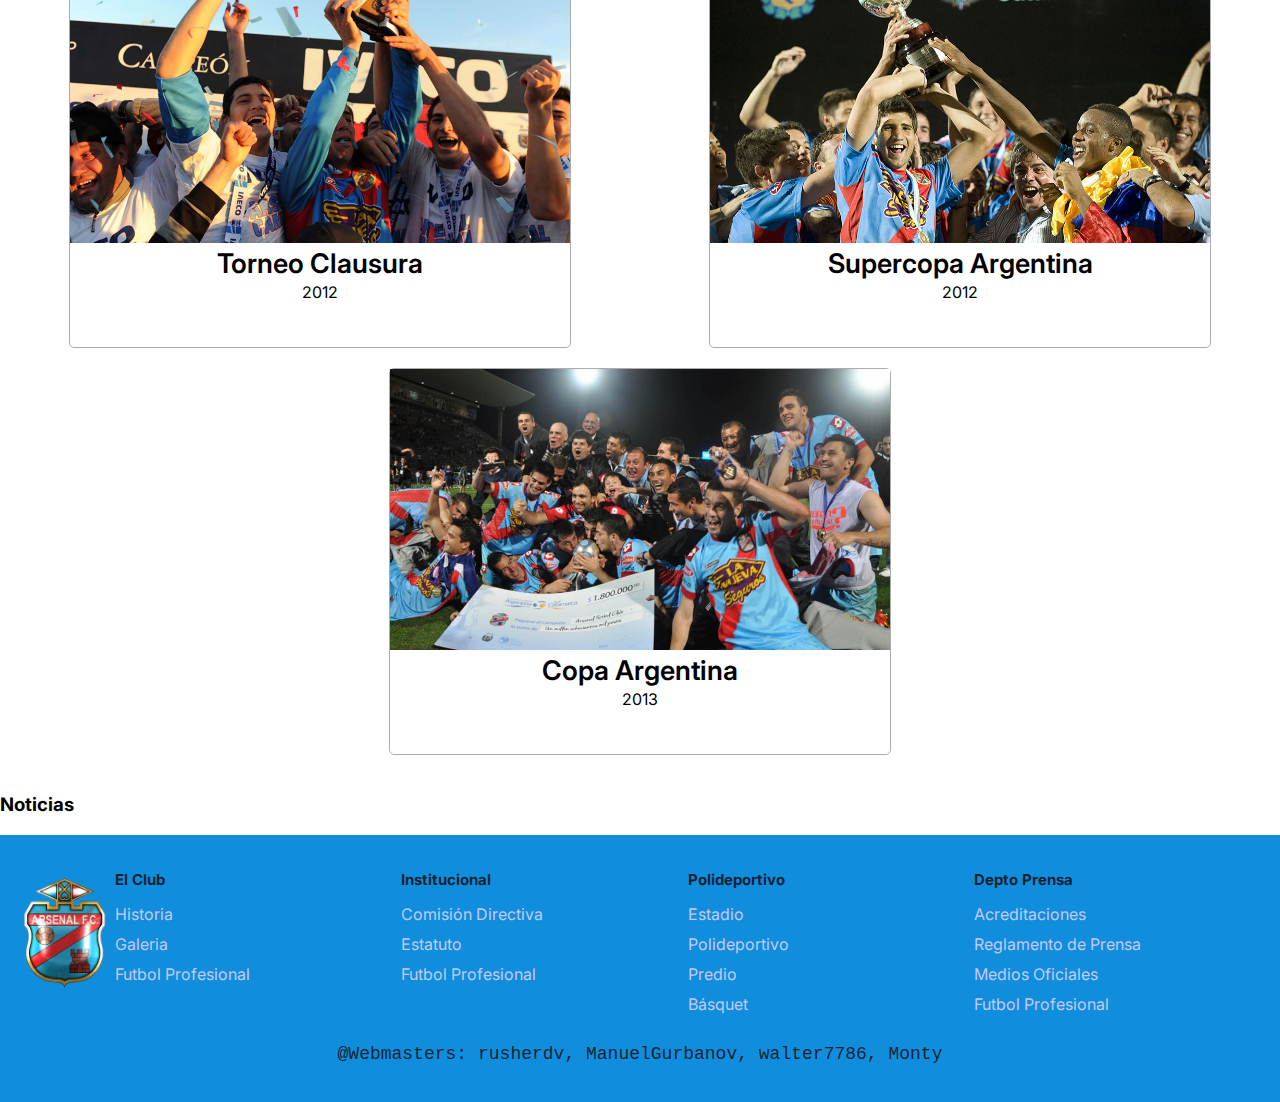
==== commit 9193517f: "Se agrega tienda" ====
--- a/TPO/inicio/index.html
+++ b/TPO/inicio/index.html
@@ -20,6 +20,7 @@
             <div class="pagesRefContainer">
                 <a href="index.html" class="pageRef">Inicio</a>
                 <a href="contact.html" class="pageRef">Asociate</a>
+                <a href="https://www.arseshop.com.ar/" target="_blank" class="pageRef">Tienda</a>
                 <a href="" class="pageRef">Estadisticas</a>
                 <a href="" class="pageRef">Socio</a>
             </div>
@@ -216,10 +217,10 @@
             <div class="logo-section">
               <img src="img/logo2x.png" class="minilogo2x" alt="Logo">
               <div class="social-icons">
-                <span class="social-icon fb"><i class="fa-brands fa-facebook"></i></span>
-                <span class="social-icon in"><i class="fa-brands fa-instagram"></i></span>
-                <span class="social-icon tw"><i class="fa-brands fa-twitter"></i></span>
-                <span class="social-icon li"><i class="fa-brands fa-linkedin"></i></span>
+                <a href="https://www.instagram.com/arsenalfutbolclub/?hl=es" target="_blank" class="social-icon in"><i class="fa-brands fa-instagram"></i></a>
+                <a href="https://www.facebook.com/ArsenalFutbolClub/?locale=es_LA" target="_blank" class="social-icon fb"><i class="fa-brands fa-facebook"></i></a>
+                <a href="https://twitter.com/ArsenalOficial?ref_src=twsrc%5Egoogle%7Ctwcamp%5Eserp%7Ctwgr%5Eauthor" target="_blank" class="social-icon tw"><i class="fa-brands fa-twitter"></i></a>
+                <a href="https://www.linkedin.com/company/arsenal-futbol-club/about/" target="_blank" class="social-icon li"><i class="fa-brands fa-linkedin"></i></a>
               </div>
             </div>
          
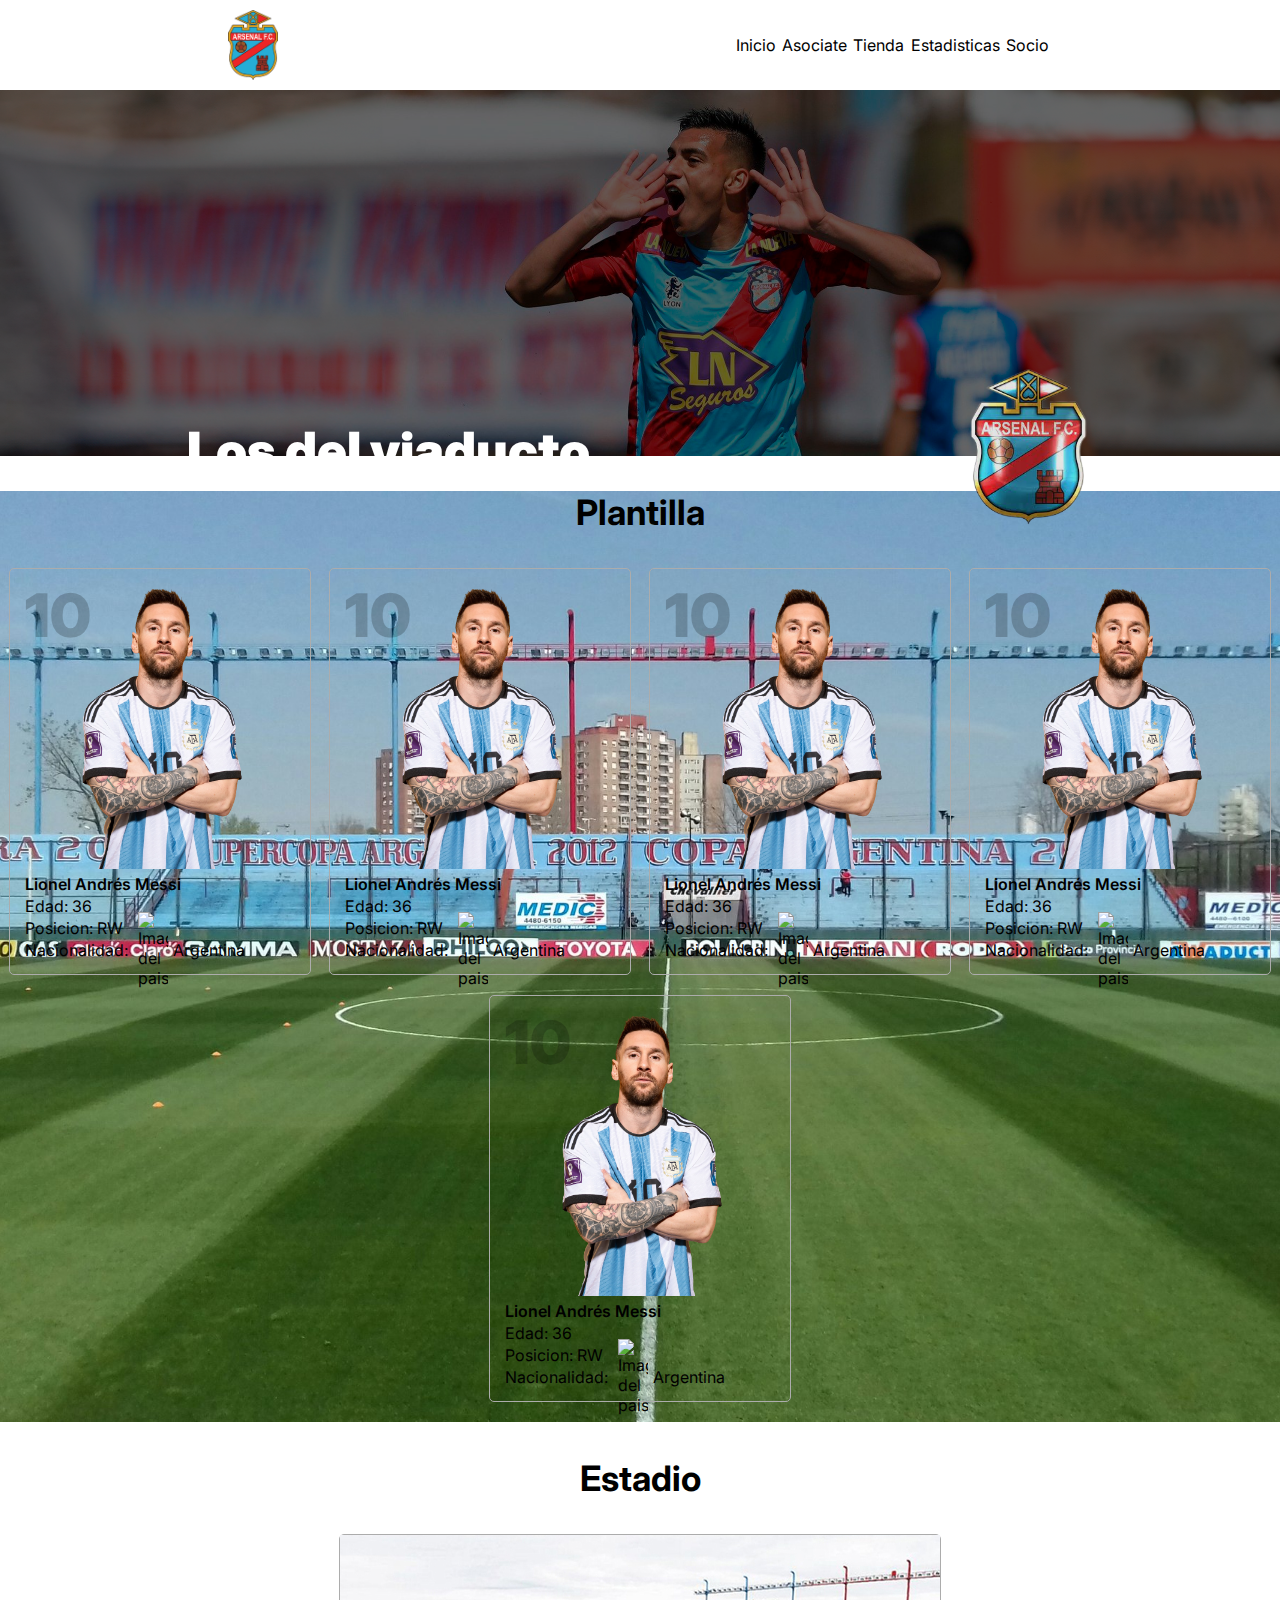
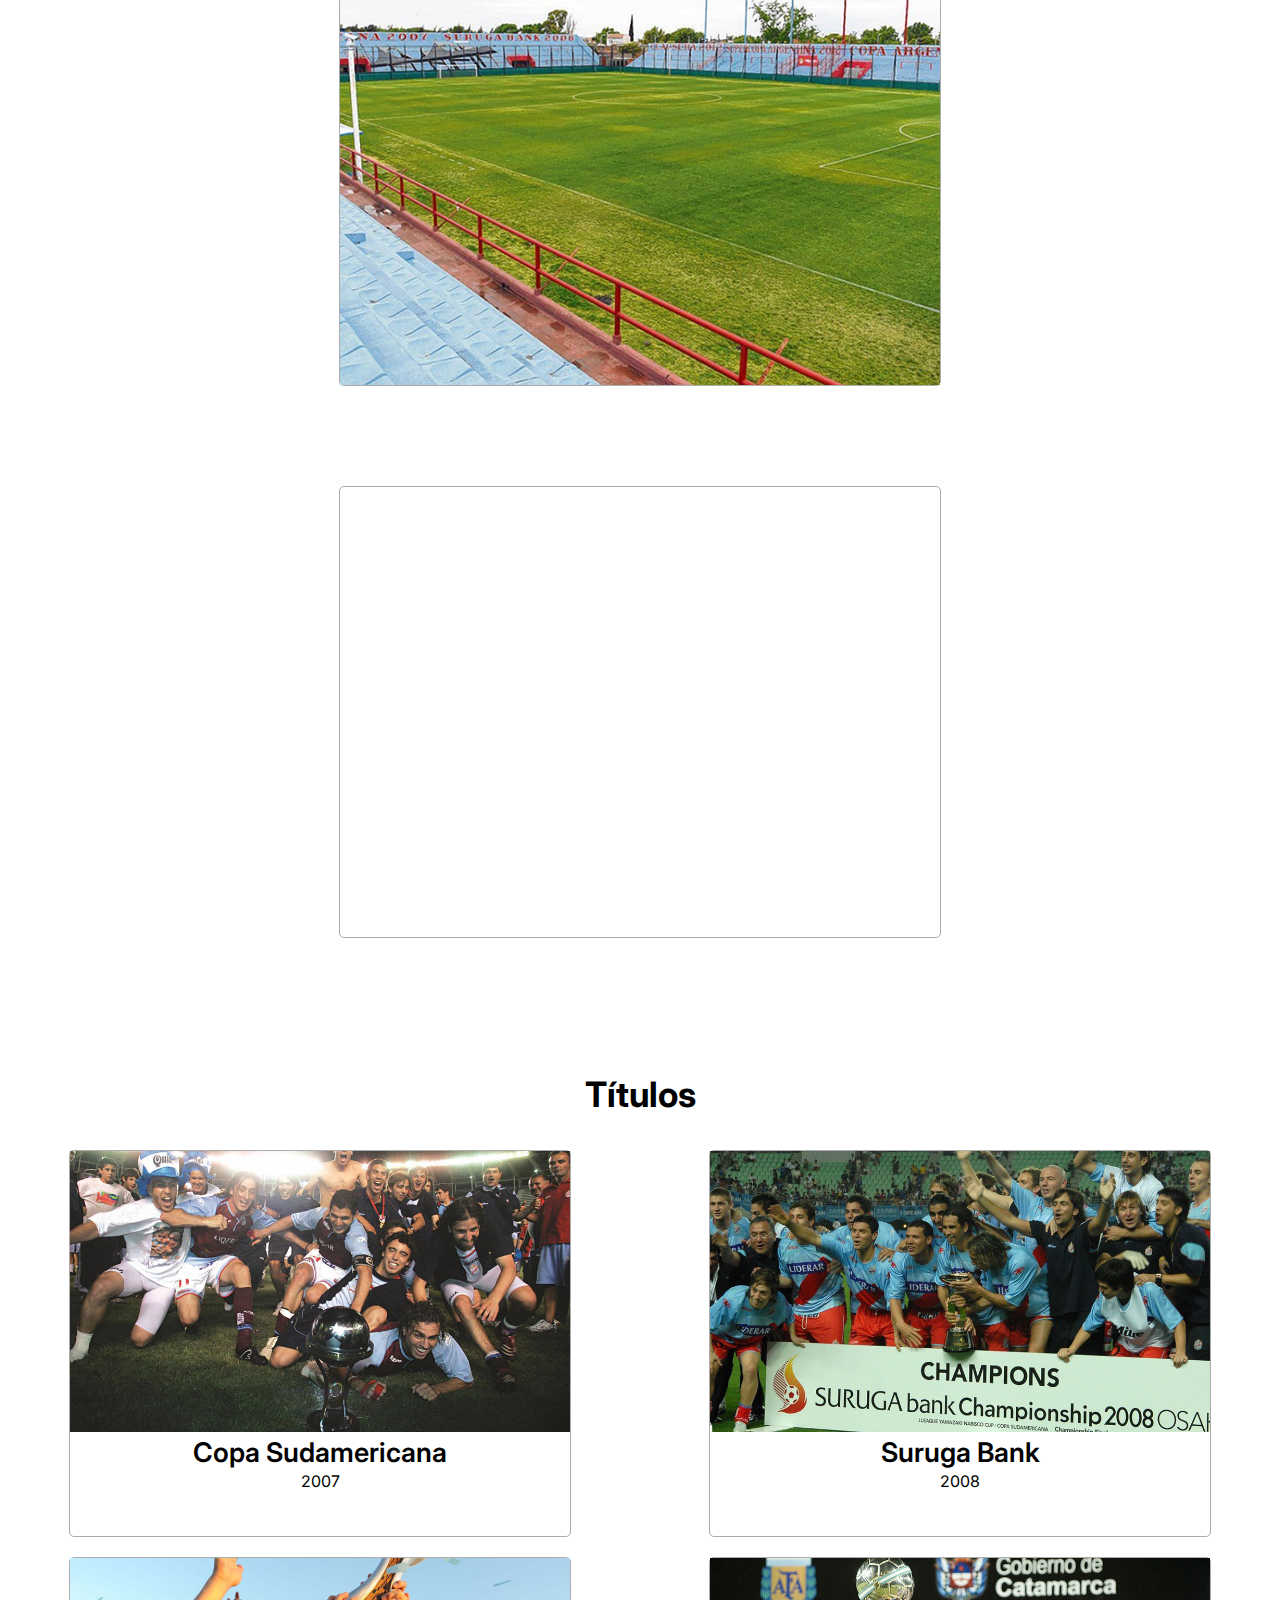
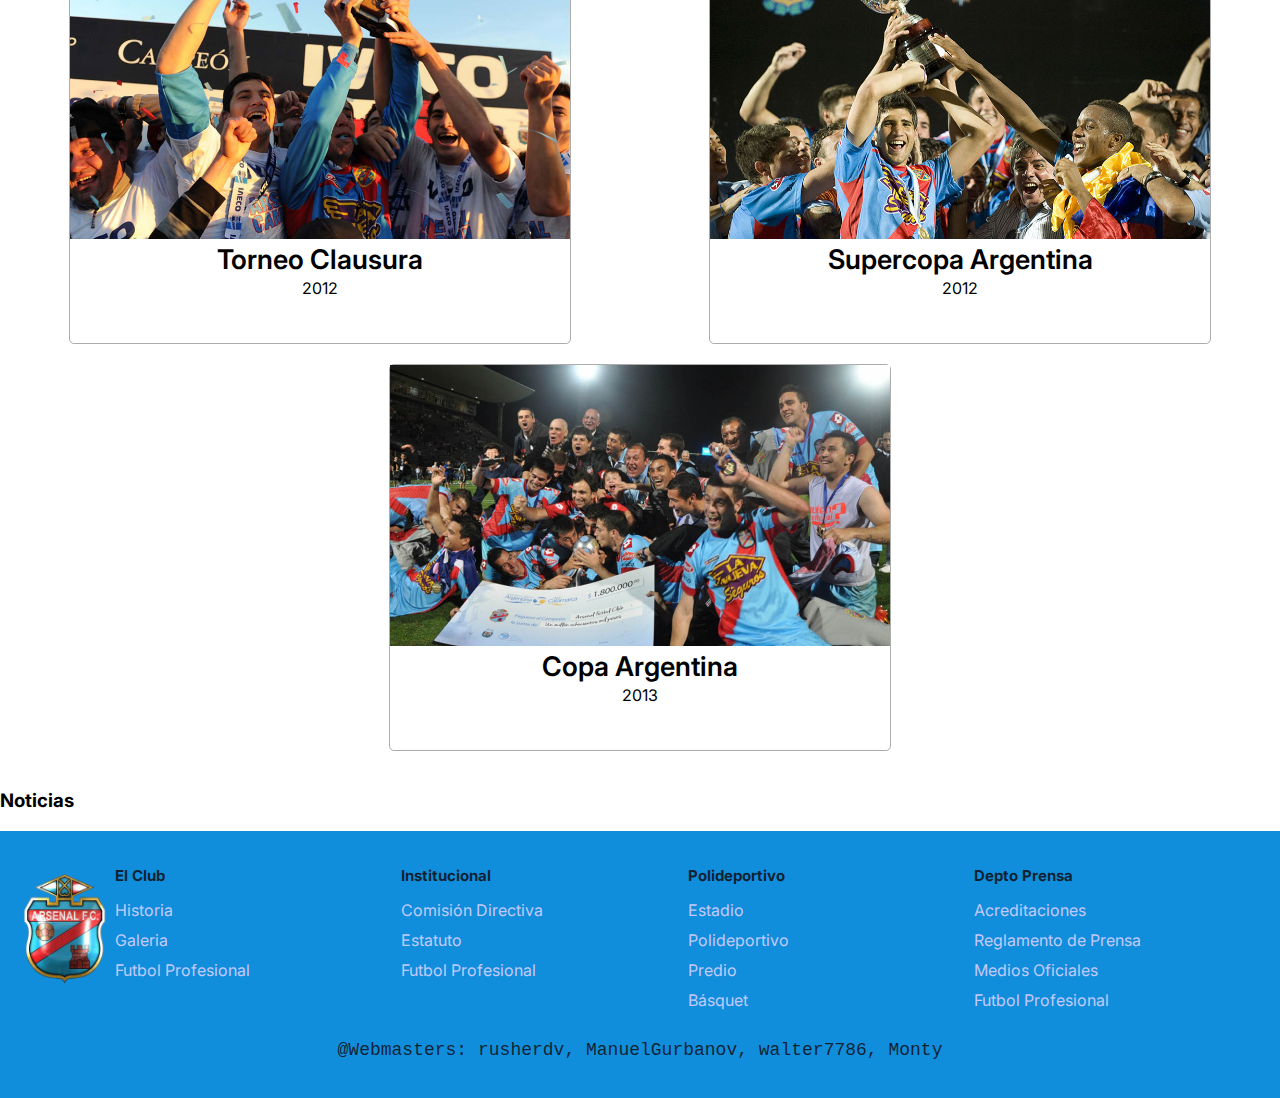
==== commit 3088daa3: "imagen de fondo a las plantillas" ====
--- a/TPO/inicio/index.html
+++ b/TPO/inicio/index.html
@@ -32,7 +32,7 @@
         <img src="./img/banner.png" class="banner" alt="Banner">
         <div class="bannerText">
             <h1 class="lemaText">Los del viaducto</h1>
-            <img src="img/logo.png" class="logo" alt="Escudo">
+            <img src="img/logo2x.png" class="logo" alt="Escudo">
         </div>
     </section>
 
--- a/TPO/inicio/style/styles.css
+++ b/TPO/inicio/style/styles.css
@@ -13,8 +13,9 @@
 /* Presentacion section */
 
 .bannerSection{
-    position:relative;
-    width: 100%;
+    
+    width: 100%;
+    display: flex;
 }
 
 .banner{
@@ -25,10 +26,11 @@
 
 .logo{
     width: 10vw;
+    filter: brightness(0.9);
 }
 
 .bannerText{
-    position: absolute;
+    position:absolute;
     width: 100%;
     height: 100%;
     top: 0;
@@ -41,12 +43,18 @@
     color: white;
     font-weight: 900;
     font-size: 4vw;
+    text-align:center;
 }
 
 /* Plantilla section */
 
 .squadSection{
-    width: 90%;
+
+    background-image: url('../img/cancha3.jpeg');
+    background-size:cover; /* Ajusta el tamaño de la imagen para cubrir todo el fondo */
+    background-position: center; /* Centra la imagen en la sección */
+    background-repeat: no-repeat; /* Evita la repetición de la imagen de fondo */
+    width: 100%;
     margin: auto;
 }
 
@@ -56,7 +64,7 @@
 }
 
 .playerCardDiv{
-    display: flex;
+    display:flex;
     justify-content: space-around;
     flex-wrap: wrap;
 }
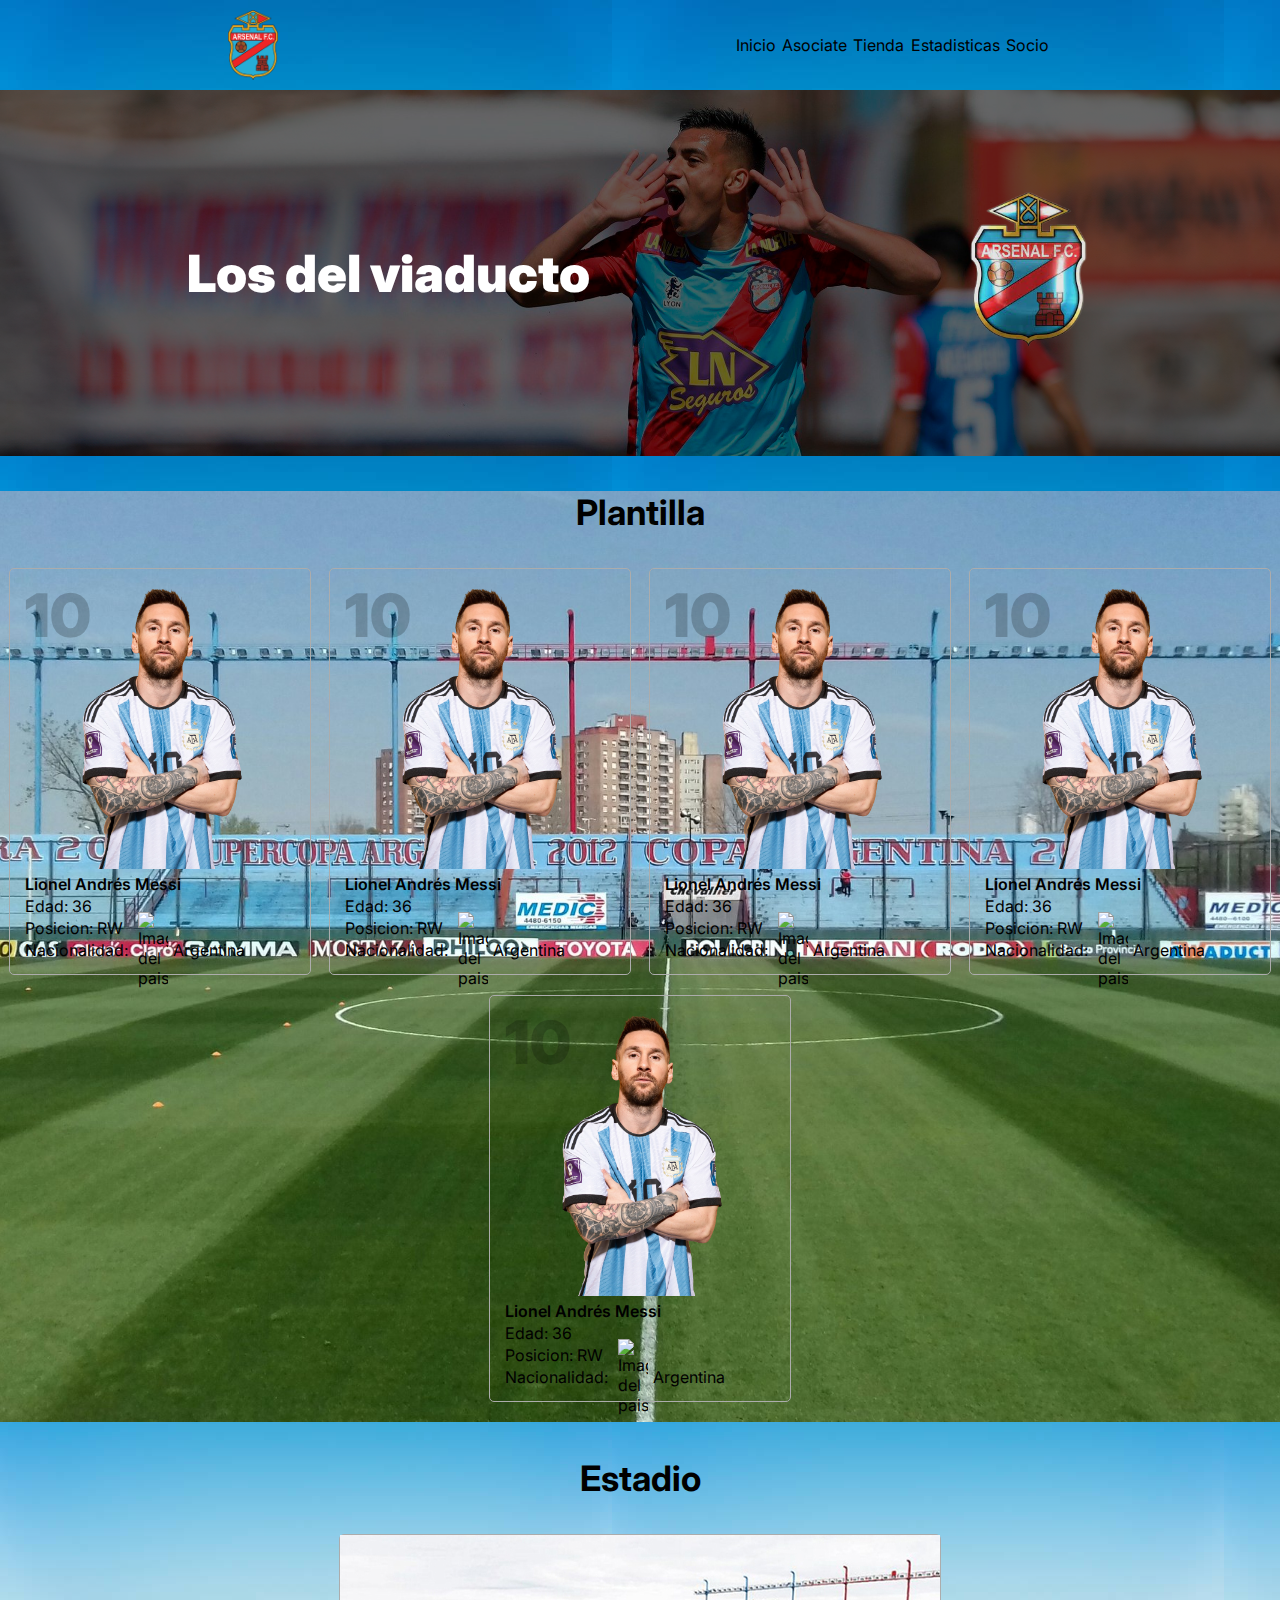
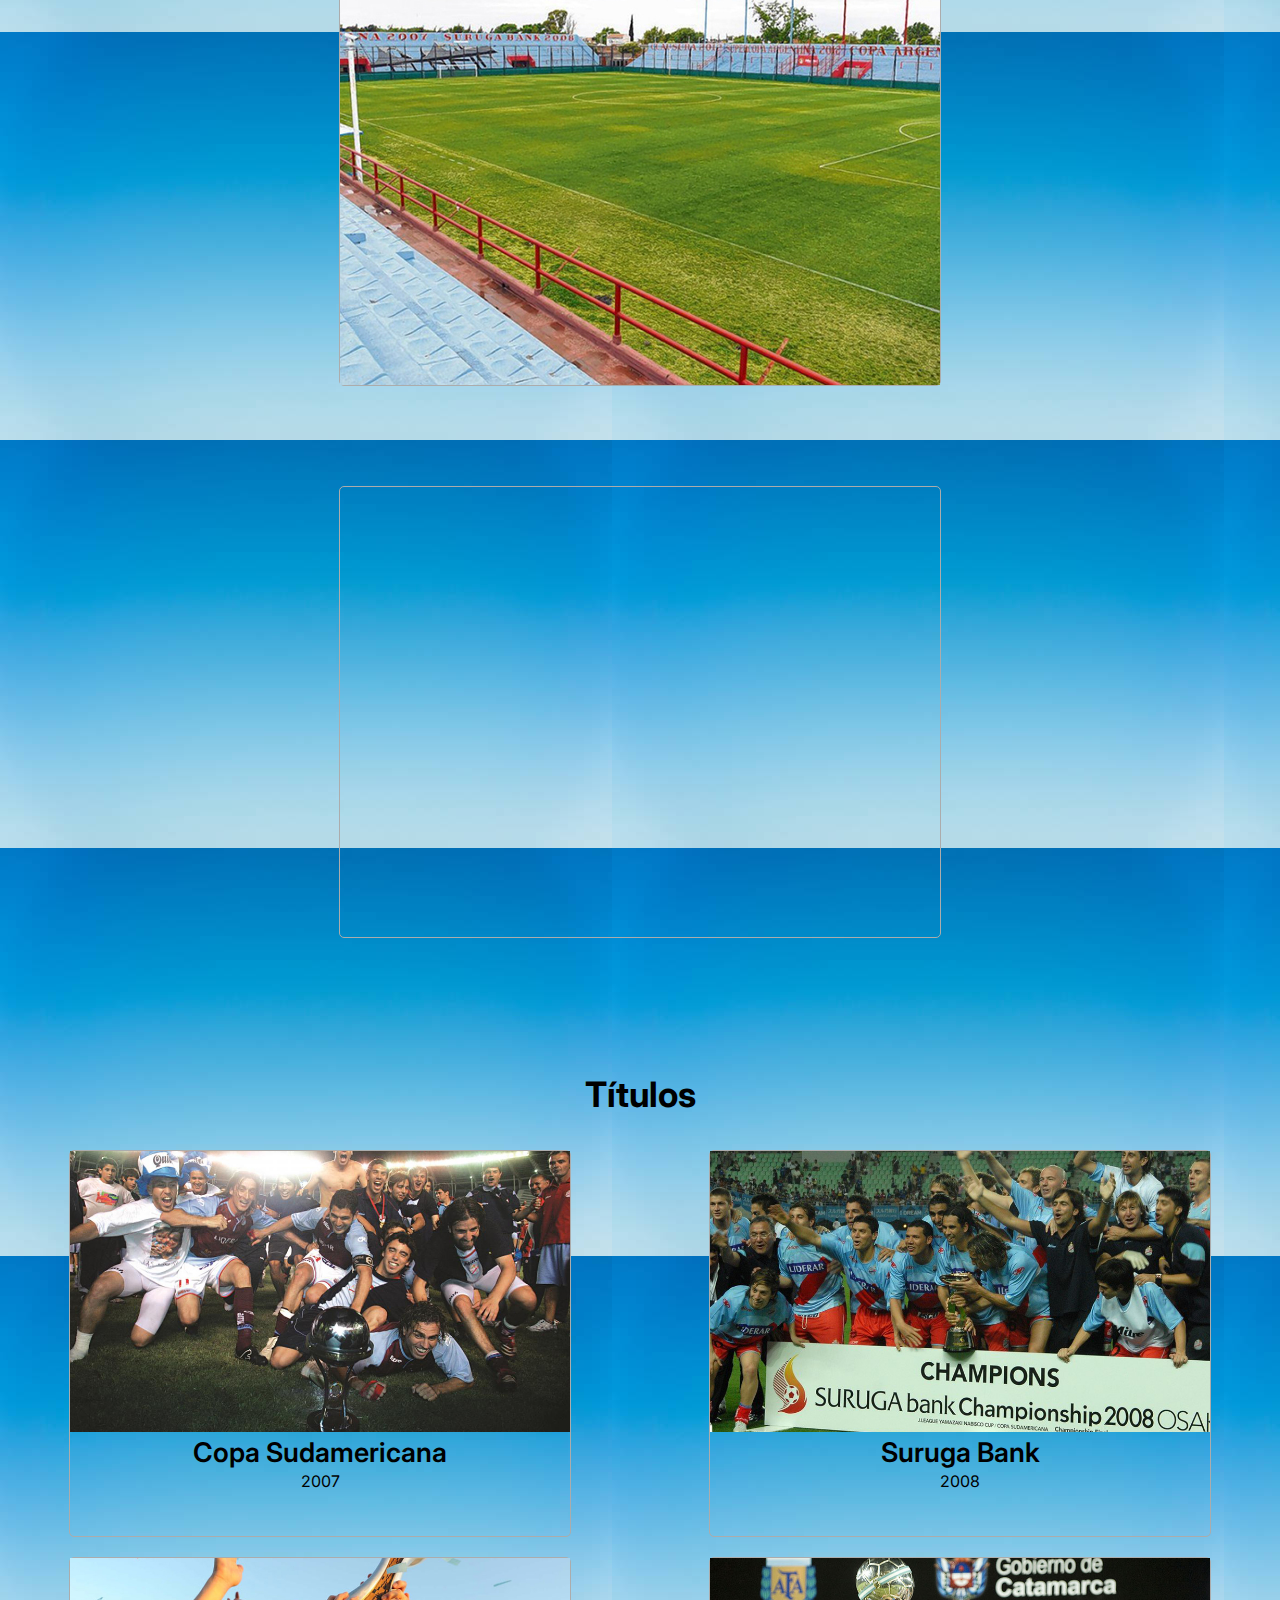
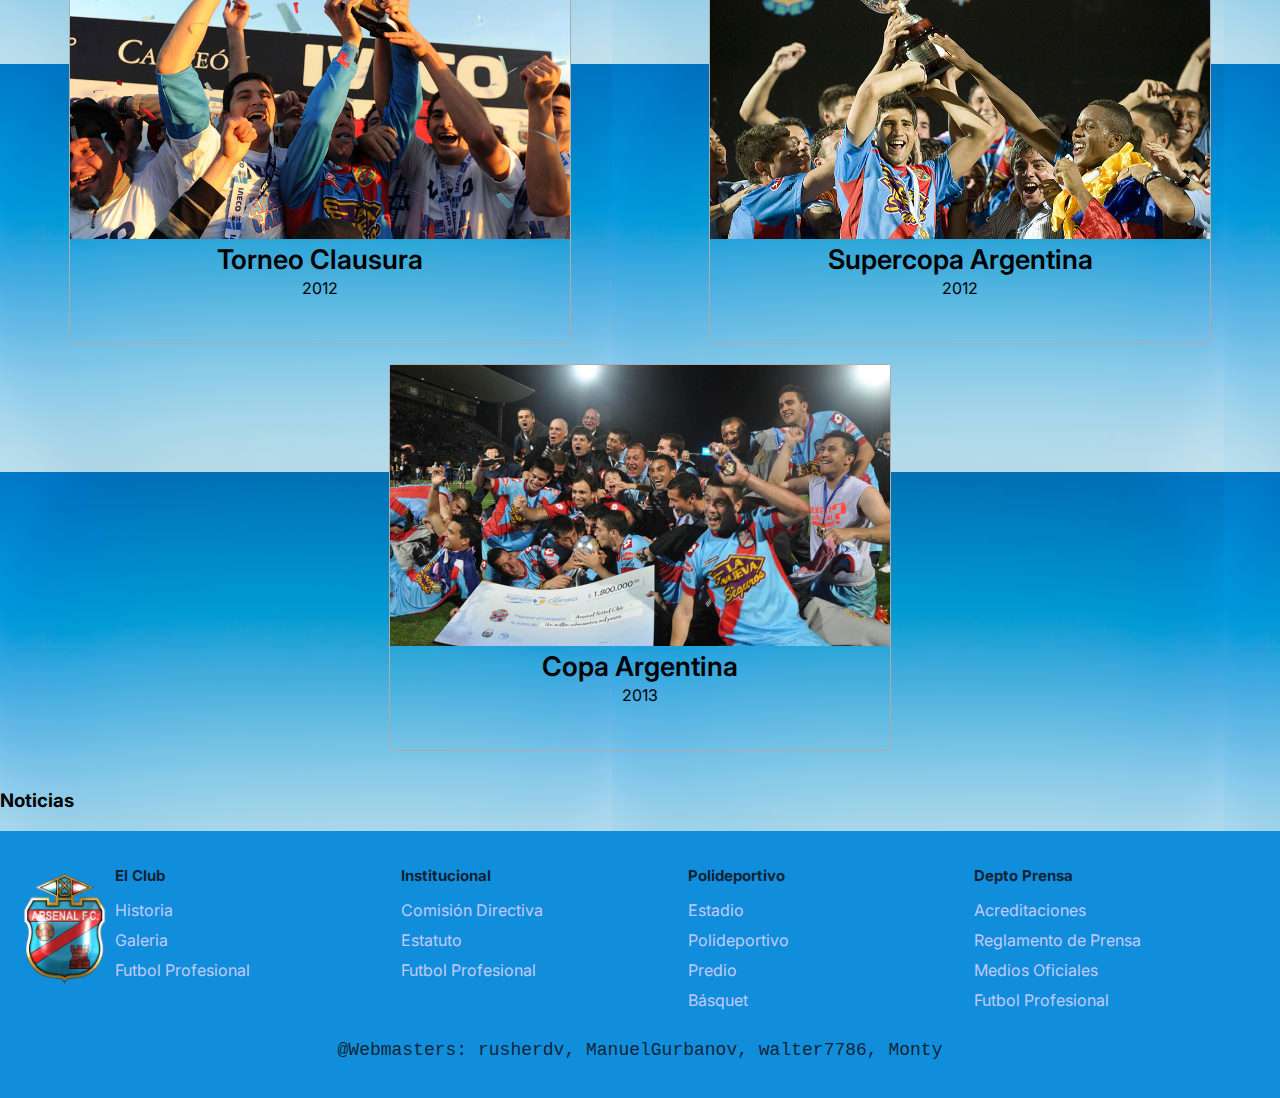
==== commit 4f854725: "imagenes de fondo general" ====
--- a/TPO/inicio/index.html
+++ b/TPO/inicio/index.html
@@ -23,7 +23,9 @@
                 <a href="https://www.arseshop.com.ar/" target="_blank" class="pageRef">Tienda</a>
                 <a href="" class="pageRef">Estadisticas</a>
                 <a href="" class="pageRef">Socio</a>
-            </div>
+                
+            </div>
+    
         </nav>
     </header>
     
--- a/TPO/inicio/style/styles.css
+++ b/TPO/inicio/style/styles.css
@@ -4,6 +4,8 @@
     padding: 0;
     margin: 0;
     font-family: 'Inter', sans-serif;
+    background-image: url("../img/sky4.jpg");
+
 }
 
 a{
@@ -16,12 +18,15 @@
     
     width: 100%;
     display: flex;
+    position: relative;
+    
 }
 
 .banner{
     filter: brightness(0.4);
     height: auto;
     width: 100%;
+    
 }
 
 .logo{
@@ -36,7 +41,7 @@
     top: 0;
     display: flex;
     justify-content: space-around;
-    align-items: center;
+    align-items:center;
 }
 
 .lemaText{
--- a/TPO/shared-styles/navbar.css
+++ b/TPO/shared-styles/navbar.css
@@ -5,7 +5,9 @@
     justify-content: space-around;
     align-items: center;
     height: 90px;
+    
 }
+
 
 .logo_mini{
     width: 50px;
